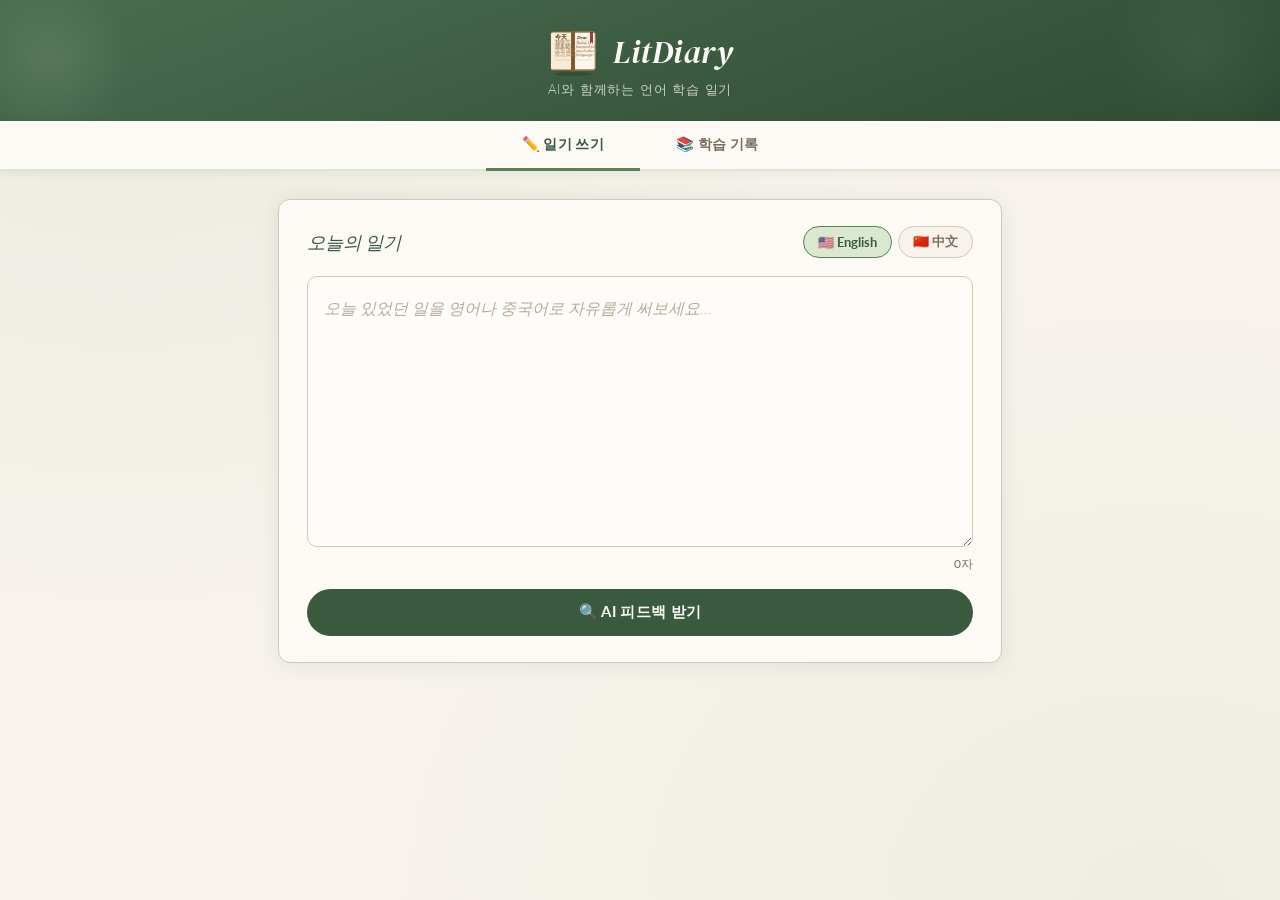
==== templates/index.html @ acb15691 "Initial commit - LitDiary" ====
<!DOCTYPE html>
<html lang="ko">
<head>
  <meta charset="UTF-8" />
  <meta name="viewport" content="width=device-width, initial-scale=1.0" />
  <title>LitDiary — AI 언어 학습 일기</title>
  <link rel="stylesheet" href="/static/style.css" />
</head>
<body>

  <!-- ── 헤더 ── -->
  <header class="header">
    <div class="header-inner">
      <div class="logo">
        <span class="logo-icon">
          <svg width="52" height="48" viewBox="0 0 52 48" fill="none" xmlns="http://www.w3.org/2000/svg" aria-hidden="true">
            <!-- Book shadow -->
            <ellipse cx="26" cy="46" rx="18" ry="2.5" fill="rgba(0,0,0,0.15)"/>
            <!-- Left page (back cover spine area) -->
            <path d="M4 6 Q4 4 6 4 L25 4 L25 42 L6 42 Q4 42 4 40 Z" fill="#C4955A" stroke="#8B6030" stroke-width="1"/>
            <!-- Right page (front) -->
            <path d="M27 4 L46 4 Q48 4 48 6 L48 40 Q48 42 46 42 L27 42 Z" fill="#FBF6EC" stroke="#C9A87A" stroke-width="1"/>
            <!-- Left page (inner) -->
            <path d="M6 4 L25 4 L25 42 L6 42 Q4 42 4 40 L4 6 Q4 4 6 4Z" fill="#F5EDD8" stroke="none"/>
            <!-- Spine / center binding -->
            <rect x="24" y="3" width="4" height="41" rx="1" fill="#8B6030"/>
            <line x1="26" y1="3" x2="26" y2="44" stroke="#6B4820" stroke-width="0.8"/>
            <!-- Book top/bottom edge lines -->
            <line x1="4" y1="4" x2="48" y2="4" stroke="#8B6030" stroke-width="1.2"/>
            <line x1="4" y1="42" x2="48" y2="42" stroke="#8B6030" stroke-width="1.2"/>

            <!-- Left page ruled lines -->
            <line x1="7" y1="12" x2="23" y2="12" stroke="#C9A87A" stroke-width="0.6" opacity="0.6"/>
            <line x1="7" y1="16" x2="23" y2="16" stroke="#C9A87A" stroke-width="0.6" opacity="0.6"/>
            <line x1="7" y1="20" x2="23" y2="20" stroke="#C9A87A" stroke-width="0.6" opacity="0.6"/>
            <line x1="7" y1="24" x2="23" y2="24" stroke="#C9A87A" stroke-width="0.6" opacity="0.6"/>
            <line x1="7" y1="28" x2="23" y2="28" stroke="#C9A87A" stroke-width="0.6" opacity="0.6"/>
            <line x1="7" y1="32" x2="23" y2="32" stroke="#C9A87A" stroke-width="0.6" opacity="0.6"/>

            <!-- Right page ruled lines -->
            <line x1="29" y1="12" x2="45" y2="12" stroke="#C9A87A" stroke-width="0.6" opacity="0.5"/>
            <line x1="29" y1="16" x2="45" y2="16" stroke="#C9A87A" stroke-width="0.6" opacity="0.5"/>
            <line x1="29" y1="20" x2="45" y2="20" stroke="#C9A87A" stroke-width="0.6" opacity="0.5"/>
            <line x1="29" y1="24" x2="45" y2="24" stroke="#C9A87A" stroke-width="0.6" opacity="0.5"/>
            <line x1="29" y1="28" x2="45" y2="28" stroke="#C9A87A" stroke-width="0.6" opacity="0.5"/>
            <line x1="29" y1="32" x2="45" y2="32" stroke="#C9A87A" stroke-width="0.6" opacity="0.5"/>

            <!-- Left page: Chinese text -->
            <text x="8" y="11" font-size="5.5" fill="#5C2A0E" font-family="serif" font-weight="bold">今天</text>
            <text x="8" y="15.5" font-size="5" fill="#7A6035" font-family="serif">我学习了</text>
            <text x="8" y="19.5" font-size="5" fill="#7A6035" font-family="serif">很多新词</text>
            <text x="8" y="23.5" font-size="4.5" fill="#9B7A50" font-family="serif">汉字 语言</text>
            <text x="8" y="27.5" font-size="4.5" fill="#9B7A50" font-family="serif">学习 日记</text>

            <!-- Right page: English text -->
            <text x="30" y="11" font-size="5" fill="#5C2A0E" font-family="serif" font-style="italic" font-weight="bold">Dear</text>
            <text x="29" y="15.5" font-size="4.5" fill="#7A6035" font-family="serif" font-style="italic">Today I</text>
            <text x="29" y="19.5" font-size="4.5" fill="#7A6035" font-family="serif" font-style="italic">learned so</text>
            <text x="29" y="23.5" font-size="4.5" fill="#9B7A50" font-family="serif" font-style="italic">much about</text>
            <text x="29" y="27.5" font-size="4.5" fill="#9B7A50" font-family="serif" font-style="italic">language...</text>

            <!-- Bookmark ribbon -->
            <polygon points="43,4 46,4 46,16 44.5,14 43,16" fill="#8B2020" opacity="0.85"/>
          </svg>
        </span>
        <span class="logo-text">LitDiary</span>
      </div>
      <p class="logo-sub">AI와 함께하는 언어 학습 일기</p>
    </div>
  </header>

  <!-- ── 탭 ── -->
  <nav class="tab-nav">
    <button class="tab-btn active" data-tab="write">✏️ 일기 쓰기</button>
    <button class="tab-btn" data-tab="history">📚 학습 기록</button>
  </nav>

  <main class="main">

    <!-- ════════════════════════════════════════
         TAB: 일기 쓰기
    ════════════════════════════════════════ -->
    <section id="tab-write" class="tab-content active">

      <!-- 입력 카드 -->
      <div class="card write-card">
        <div class="card-header">
          <h2>오늘의 일기</h2>
          <div class="lang-selector">
            <button class="lang-btn active" data-lang="english">🇺🇸 English</button>
            <button class="lang-btn" data-lang="chinese">🇨🇳 中文</button>
          </div>
        </div>

        <textarea
          id="diary-input"
          class="diary-textarea"
          placeholder="오늘 있었던 일을 영어나 중국어로 자유롭게 써보세요..."
          rows="8"
        ></textarea>

        <div class="char-count"><span id="char-count">0</span>자</div>

        <button id="analyze-btn" class="btn btn-primary">
          <span class="btn-text">🔍 AI 피드백 받기</span>
          <span class="btn-loading hidden">분석 중...</span>
        </button>
      </div>

      <!-- 피드백 영역 (분석 후 표시) -->
      <div id="feedback-section" class="hidden">

        <!-- 점수 & 레벨 -->
        <div class="card score-card">
          <div class="score-wrap">
            <div class="score-circle">
              <span id="score-value">0</span>
              <small>/ 100</small>
            </div>
            <div class="score-info">
              <span id="level-badge" class="badge">--</span>
              <p id="overall-feedback" class="overall-feedback"></p>
            </div>
          </div>
        </div>

        <!-- 교정 텍스트 -->
        <div class="card">
          <h3 class="section-title">✅ 교정된 문장</h3>
          <div id="corrected-text" class="corrected-text"></div>
        </div>

        <!-- 오류 목록 -->
        <div id="errors-card" class="card hidden">
          <h3 class="section-title">🔴 발견된 오류</h3>
          <ul id="errors-list" class="errors-list"></ul>
        </div>

        <!-- 빈칸 채우기 퀴즈 -->
        <div id="quiz-card" class="card hidden">
          <h3 class="section-title">🧩 빈칸 채우기 퀴즈</h3>
          <p class="section-desc">틀린 부분을 기반으로 만든 연습 문제예요.</p>
          <div id="quiz-list" class="quiz-list"></div>
          <button id="check-quiz-btn" class="btn btn-secondary">정답 확인하기</button>
        </div>

        <!-- 관련 단어 -->
        <div id="vocab-card" class="card hidden">
          <h3 class="section-title">📝 관련 단어 학습</h3>
          <p class="section-desc">오늘 일기와 관련된 단어를 익혀보세요.</p>
          <div id="vocab-list" class="vocab-list"></div>
        </div>

        <!-- 저장 버튼 -->
        <div class="save-wrap">
          <button id="save-btn" class="btn btn-save">💾 일기 저장하기</button>
          <span id="save-msg" class="save-msg hidden">✅ 저장되었습니다!</span>
        </div>

      </div>
    </section>

    <!-- ════════════════════════════════════════
         TAB: 학습 기록
    ════════════════════════════════════════ -->
    <section id="tab-history" class="tab-content hidden">
      <div class="card">
        <h2 class="section-title">📚 나의 학습 기록</h2>
        <div id="history-list" class="history-list">
          <p class="empty-msg">저장된 일기가 없습니다.</p>
        </div>
      </div>
    </section>

  </main>

  <script src="/static/script.js"></script>
</body>
</html>
---- static/style.css ----
@import url('https://fonts.googleapis.com/css2?family=DM+Serif+Display:ital@0;1&family=Lato:ital,wght@0,300;0,400;0,700;1,300;1,400&display=swap');

/* ── 리셋 ────────────────────────────────────── */
*, *::before, *::after { box-sizing: border-box; margin: 0; padding: 0; }

:root {
  --green-dk:   #3A5A40;
  --green-md:   #588157;
  --green-lt:   #A3B899;
  --green-pale: #DAE8D0;
  --cream:      #F7F3EC;
  --warm-white: #FDFAF5;
  --sand:       #E8DFD0;
  --brown:      #7C5C3E;
  --brown-lt:   #B09070;
  --text:       #2E2820;
  --muted:      #7A6E62;
  --border:     #D4C8B4;
  --terracotta: #C17A5A;
  --radius:     12px;
  --shadow:     0 2px 20px rgba(58,90,64,.10);
}

body {
  font-family: 'Lato', 'Helvetica Neue', sans-serif;
  background: var(--cream);
  background-image:
    radial-gradient(ellipse at 10% 0%, rgba(88,129,87,.08) 0%, transparent 50%),
    radial-gradient(ellipse at 90% 100%, rgba(163,184,153,.10) 0%, transparent 50%);
  color: var(--text);
  min-height: 100vh;
  font-size: 16px;
  font-weight: 400;
}

/* ── 헤더 ─────────────────────────────────────── */
.header {
  background: var(--green-dk);
  background-image: linear-gradient(160deg, #4A6E50 0%, #2E4A34 100%);
  color: var(--warm-white);
  padding: 28px 0 22px;
  text-align: center;
  position: relative;
  overflow: hidden;
}
/* 잎사귀 장식 */
.header::before {
  content: '';
  position: absolute;
  left: -30px; top: -20px;
  width: 160px; height: 160px;
  background: radial-gradient(ellipse, rgba(163,184,153,.18) 0%, transparent 70%);
  border-radius: 50%;
  pointer-events: none;
}
.header::after {
  content: '';
  position: absolute;
  right: -20px; bottom: -30px;
  width: 200px; height: 200px;
  background: radial-gradient(ellipse, rgba(88,129,87,.20) 0%, transparent 65%);
  border-radius: 50%;
  pointer-events: none;
}

.logo { display: flex; align-items: center; justify-content: center; gap: 14px; position: relative; z-index: 1; }
.logo-icon { line-height: 1; }
.logo-icon svg { display: block; }
.logo-text {
  font-family: 'DM Serif Display', Georgia, serif;
  font-size: 2rem;
  font-style: italic;
  letter-spacing: 0.5px;
  color: #FDFAF5;
}
.logo-sub {
  font-size: 0.82rem;
  font-weight: 300;
  opacity: .75;
  margin-top: 5px;
  letter-spacing: 0.8px;
  position: relative; z-index: 1;
}

/* ── 탭 내비 ──────────────────────────────────── */
.tab-nav {
  display: flex;
  justify-content: center;
  gap: 0;
  background: var(--warm-white);
  border-bottom: 2px solid var(--green-pale);
  position: sticky;
  top: 0;
  z-index: 10;
  box-shadow: 0 2px 8px rgba(58,90,64,.07);
}
.tab-btn {
  padding: 14px 36px;
  border: none;
  background: transparent;
  font-family: 'Lato', sans-serif;
  font-size: 0.9rem;
  font-weight: 700;
  cursor: pointer;
  color: var(--muted);
  transition: all .2s;
  letter-spacing: 0.3px;
  border-bottom: 3px solid transparent;
  margin-bottom: -2px;
}
.tab-btn:hover { color: var(--green-md); background: rgba(88,129,87,.05); }
.tab-btn.active {
  color: var(--green-dk);
  border-bottom-color: var(--green-md);
}

/* ── 메인 레이아웃 ────────────────────────────── */
.main {
  max-width: 760px;
  margin: 0 auto;
  padding: 28px 18px 80px;
}
.tab-content { display: none; }
.tab-content.active { display: block; }

/* ── 카드 ─────────────────────────────────────── */
.card {
  background: var(--warm-white);
  border-radius: var(--radius);
  box-shadow: var(--shadow);
  padding: 26px 28px;
  margin-bottom: 20px;
  border: 1px solid var(--border);
}
.card-header {
  display: flex;
  align-items: center;
  justify-content: space-between;
  margin-bottom: 18px;
}
.card-header h2 {
  font-family: 'DM Serif Display', Georgia, serif;
  font-size: 1.15rem;
  font-style: italic;
  color: var(--green-dk);
  font-weight: 400;
}

/* ── 언어 선택 ────────────────────────────────── */
.lang-selector { display: flex; gap: 6px; }
.lang-btn {
  padding: 6px 14px;
  border: 1.5px solid var(--border);
  border-radius: 20px;
  background: var(--cream);
  font-family: 'Lato', sans-serif;
  font-size: 0.82rem;
  font-weight: 700;
  cursor: pointer;
  color: var(--muted);
  transition: all .2s;
}
.lang-btn.active {
  border-color: var(--green-md);
  color: var(--green-dk);
  background: var(--green-pale);
}

/* ── 텍스트에리어 ─────────────────────────────── */
.diary-textarea {
  width: 100%;
  border: 1.5px solid var(--border);
  border-radius: 10px;
  padding: 16px;
  font-family: 'Lato', sans-serif;
  font-size: 1rem;
  line-height: 1.85;
  resize: vertical;
  color: var(--text);
  background: #FEFCF8;
  transition: border-color .2s;
  min-height: 200px;
}
.diary-textarea::placeholder { color: #B8AA98; font-style: italic; font-weight: 300; }
.diary-textarea:focus {
  outline: none;
  border-color: var(--green-md);
  box-shadow: 0 0 0 3px rgba(88,129,87,.10);
}
.char-count { text-align: right; font-size: 0.78rem; color: var(--muted); margin-top: 6px; }

/* ── 버튼 ─────────────────────────────────────── */
.btn {
  display: inline-flex;
  align-items: center;
  justify-content: center;
  gap: 8px;
  padding: 13px 28px;
  border-radius: 30px;
  font-family: 'Lato', sans-serif;
  font-size: 0.95rem;
  font-weight: 700;
  border: none;
  cursor: pointer;
  transition: all .22s;
  width: 100%;
  margin-top: 16px;
  letter-spacing: 0.3px;
}
.btn-primary {
  background: var(--green-dk);
  color: #FDFAF5;
}
.btn-primary:hover {
  background: var(--green-md);
  transform: translateY(-1px);
  box-shadow: 0 6px 16px rgba(58,90,64,.25);
}
.btn-primary:disabled { opacity: .55; cursor: not-allowed; transform: none; }

.btn-secondary {
  background: var(--sand);
  color: var(--text);
  width: auto;
  margin-top: 16px;
  border-radius: 20px;
}
.btn-secondary:hover { background: #DDD0BC; }

.btn-save {
  background: var(--terracotta);
  color: #FDFAF5;
}
.btn-save:hover { background: #A86848; transform: translateY(-1px); }

/* ── 점수 카드 ────────────────────────────────── */
.score-card {
  background: linear-gradient(135deg, #EDF4E8 0%, #F5EEE5 100%);
}
.score-wrap { display: flex; align-items: center; gap: 24px; }
.score-circle {
  width: 90px; height: 90px;
  border-radius: 50%;
  background: var(--green-dk);
  background-image: linear-gradient(135deg, #588157, #2E4A34);
  color: #FDFAF5;
  display: flex;
  flex-direction: column;
  align-items: center;
  justify-content: center;
  flex-shrink: 0;
  box-shadow: 0 4px 16px rgba(58,90,64,.30);
}
.score-circle span { font-family: 'DM Serif Display', Georgia, serif; font-size: 2rem; line-height: 1; }
.score-circle small { font-size: 0.68rem; opacity: .75; }
.score-info { flex: 1; }
.overall-feedback { font-size: 0.92rem; color: var(--text); line-height: 1.7; margin-top: 8px; }

/* ── 배지 ─────────────────────────────────────── */
.badge {
  display: inline-block;
  padding: 4px 13px;
  border-radius: 20px;
  font-size: 0.72rem;
  font-weight: 700;
  text-transform: uppercase;
  letter-spacing: 0.8px;
}
.badge-beginner     { background: var(--green-pale); color: var(--green-dk); }
.badge-intermediate { background: #F5E8D0; color: #7C4A10; }
.badge-advanced     { background: #E8E0F0; color: #4A2878; }

/* ── 섹션 제목 ────────────────────────────────── */
.section-title {
  font-family: 'DM Serif Display', Georgia, serif;
  font-size: 1.05rem;
  font-weight: 400;
  font-style: italic;
  margin-bottom: 14px;
  color: var(--green-dk);
}
.section-desc { font-size: 0.85rem; color: var(--muted); margin-bottom: 16px; margin-top: -8px; }

/* ── 교정 텍스트 ──────────────────────────────── */
.corrected-text {
  font-size: 1rem;
  line-height: 1.85;
  color: var(--text);
  background: #FEFCF8;
  border: 1.5px solid var(--border);
  border-radius: 10px;
  padding: 16px 18px;
  white-space: pre-wrap;
}
.corrected-text mark {
  background: #F0E8C0;
  border-radius: 3px;
  padding: 1px 3px;
}

/* ── 오류 목록 ────────────────────────────────── */
.errors-list { list-style: none; display: flex; flex-direction: column; gap: 10px; }
.error-item {
  border-left: 3px solid #C17A7A;
  padding: 10px 14px;
  background: #FAF2F2;
  border-radius: 0 10px 10px 0;
}
.error-item.vocabulary { border-left-color: var(--terracotta); background: #FAF0E8; }
.error-item.spelling   { border-left-color: #7A6AAA; background: #F2F0FA; }
.error-top { display: flex; align-items: center; gap: 10px; margin-bottom: 4px; }
.error-original  { text-decoration: line-through; color: #A04040; font-weight: 700; }
.arrow { color: var(--muted); }
.error-corrected { color: var(--green-dk); font-weight: 700; }
.error-type {
  font-size: 0.68rem; font-weight: 700; padding: 2px 8px; border-radius: 10px;
  background: rgba(0,0,0,.06); color: var(--muted); margin-left: auto;
  text-transform: uppercase; letter-spacing: .4px;
}
.error-explanation { font-size: 0.86rem; color: var(--muted); }

/* ── 퀴즈 ─────────────────────────────────────── */
.quiz-list { display: flex; flex-direction: column; gap: 14px; }
.quiz-item {
  background: #FEFCF8;
  border-radius: 10px;
  padding: 16px;
  border: 1.5px solid var(--border);
}
.quiz-number { font-size: 0.72rem; font-weight: 700; color: var(--green-md); margin-bottom: 6px; text-transform: uppercase; letter-spacing: 1px; }
.quiz-sentence { font-size: 0.98rem; line-height: 1.7; margin-bottom: 10px; }
.quiz-input-wrap { display: flex; align-items: center; gap: 8px; }
.quiz-input {
  flex: 1; padding: 8px 12px;
  border: 1.5px solid var(--border); border-radius: 8px;
  font-family: 'Lato', sans-serif; font-size: 0.95rem;
  background: var(--cream);
}
.quiz-input:focus { outline: none; border-color: var(--green-md); }
.quiz-input.correct { border-color: var(--green-md); background: #EDF4E8; }
.quiz-input.wrong   { border-color: #C17A7A; background: #FAF2F2; }
.quiz-hint { font-size: 0.78rem; color: var(--muted); margin-top: 6px; }
.quiz-result { font-size: 0.85rem; margin-top: 6px; font-weight: 700; display: none; }
.quiz-result.show { display: block; }
.quiz-result.correct { color: var(--green-dk); }
.quiz-result.wrong   { color: #A04040; }

/* ── 단어 카드 ────────────────────────────────── */
.vocab-list { display: grid; grid-template-columns: 1fr 1fr; gap: 14px; }
@media (max-width: 500px) { .vocab-list { grid-template-columns: 1fr; } }

.vocab-item {
  background: #FEFCF8;
  border-radius: 10px;
  padding: 16px;
  border: 1.5px solid var(--border);
  transition: box-shadow .2s, transform .2s;
}
.vocab-item:hover { box-shadow: 0 6px 18px rgba(58,90,64,.12); transform: translateY(-2px); }
.vocab-word { font-family: 'DM Serif Display', Georgia, serif; font-size: 1.15rem; font-style: italic; color: var(--green-dk); }
.vocab-meaning { font-size: 0.83rem; color: var(--muted); margin-top: 3px; }
.vocab-example { font-size: 0.86rem; color: var(--text); margin-top: 10px; line-height: 1.6; font-style: italic; }
.vocab-related { display: flex; flex-wrap: wrap; gap: 5px; margin-top: 10px; }
.vocab-tag {
  font-size: 0.72rem; padding: 3px 10px;
  background: var(--green-pale); color: var(--green-dk);
  border-radius: 12px; font-weight: 700;
}

/* ── 저장 ─────────────────────────────────────── */
.save-wrap { display: flex; align-items: center; gap: 14px; }
.save-msg { font-size: 0.9rem; color: var(--green-md); font-weight: 700; }

/* ── 히스토리 ─────────────────────────────────── */
.history-list { display: flex; flex-direction: column; gap: 12px; }
.history-item {
  border: 1.5px solid var(--border);
  border-radius: var(--radius);
  padding: 14px 18px;
  background: var(--warm-white);
  cursor: pointer;
  transition: all .2s;
}
.history-item:hover { border-color: var(--green-lt); box-shadow: 0 3px 12px rgba(58,90,64,.10); }
.history-top { display: flex; justify-content: space-between; align-items: center; margin-bottom: 6px; }
.history-date { font-size: 0.78rem; color: var(--muted); }
.history-lang {
  font-size: 0.72rem; font-weight: 700; color: var(--green-dk);
  background: var(--green-pale); padding: 2px 10px; border-radius: 12px;
}
.history-preview { font-size: 0.92rem; color: var(--text); white-space: nowrap; overflow: hidden; text-overflow: ellipsis; }
.history-score { font-size: 0.78rem; color: var(--muted); margin-top: 5px; }

/* ── 모달 ─────────────────────────────────────── */
.modal-overlay {
  position: fixed; inset: 0; background: rgba(30,25,20,.45);
  display: flex; align-items: center; justify-content: center;
  z-index: 100; padding: 16px;
}
.modal {
  background: var(--warm-white); border-radius: var(--radius);
  width: 100%; max-width: 600px; max-height: 85vh;
  overflow-y: auto; padding: 28px 30px;
  box-shadow: 0 20px 50px rgba(30,25,20,.25);
  border: 1px solid var(--border);
}
.modal-header { display: flex; justify-content: space-between; align-items: center; margin-bottom: 18px; }
.modal-close { background: none; border: none; font-size: 1.4rem; cursor: pointer; color: var(--muted); }
.modal-close:hover { color: var(--text); }

/* ── 유틸 ─────────────────────────────────────── */
.hidden { display: none !important; }
.empty-msg { text-align: center; color: var(--muted); padding: 40px 0; font-size: 0.92rem; }

/* ── 스피너 ───────────────────────────────────── */
.spinner {
  display: inline-block; width: 16px; height: 16px;
  border: 2px solid rgba(253,250,245,.35);
  border-top-color: #FDFAF5;
  border-radius: 50%;
  animation: spin .7s linear infinite;
  margin-right: 6px;
}
@keyframes spin { to { transform: rotate(360deg); } }
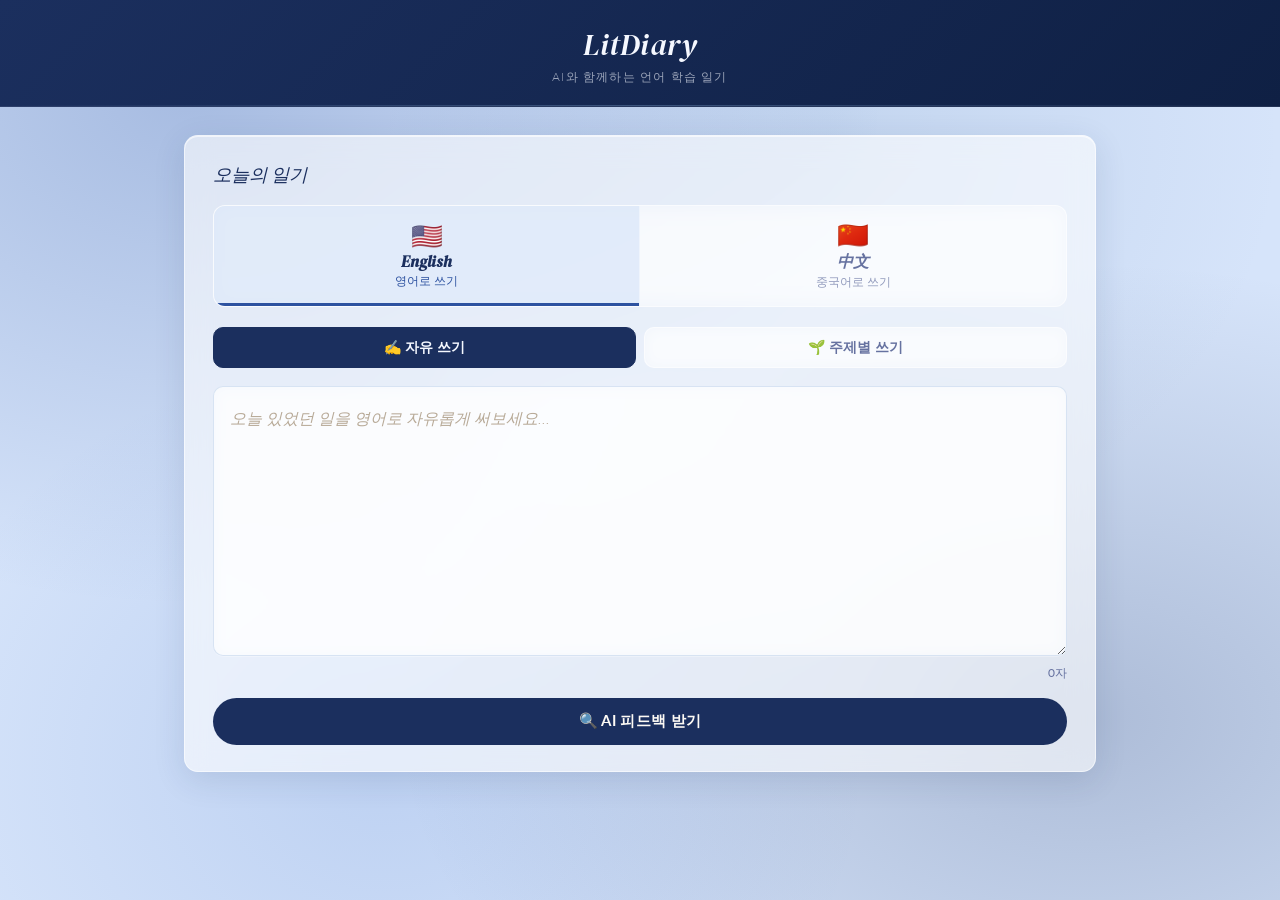
==== commit 284c4934: "UI 리디자인 + 언어/모드 선택 + LocalStorage 저장 - 남색(Navy) 컬러 테마 + Glassmorphism 디자인 적용 - 언어 선택 버튼(영어/중국어) 분리 및" ====
--- a/templates/index.html
+++ b/templates/index.html
@@ -12,90 +12,56 @@
   <header class="header">
     <div class="header-inner">
       <div class="logo">
-        <span class="logo-icon">
-          <svg width="52" height="48" viewBox="0 0 52 48" fill="none" xmlns="http://www.w3.org/2000/svg" aria-hidden="true">
-            <!-- Book shadow -->
-            <ellipse cx="26" cy="46" rx="18" ry="2.5" fill="rgba(0,0,0,0.15)"/>
-            <!-- Left page (back cover spine area) -->
-            <path d="M4 6 Q4 4 6 4 L25 4 L25 42 L6 42 Q4 42 4 40 Z" fill="#C4955A" stroke="#8B6030" stroke-width="1"/>
-            <!-- Right page (front) -->
-            <path d="M27 4 L46 4 Q48 4 48 6 L48 40 Q48 42 46 42 L27 42 Z" fill="#FBF6EC" stroke="#C9A87A" stroke-width="1"/>
-            <!-- Left page (inner) -->
-            <path d="M6 4 L25 4 L25 42 L6 42 Q4 42 4 40 L4 6 Q4 4 6 4Z" fill="#F5EDD8" stroke="none"/>
-            <!-- Spine / center binding -->
-            <rect x="24" y="3" width="4" height="41" rx="1" fill="#8B6030"/>
-            <line x1="26" y1="3" x2="26" y2="44" stroke="#6B4820" stroke-width="0.8"/>
-            <!-- Book top/bottom edge lines -->
-            <line x1="4" y1="4" x2="48" y2="4" stroke="#8B6030" stroke-width="1.2"/>
-            <line x1="4" y1="42" x2="48" y2="42" stroke="#8B6030" stroke-width="1.2"/>
-
-            <!-- Left page ruled lines -->
-            <line x1="7" y1="12" x2="23" y2="12" stroke="#C9A87A" stroke-width="0.6" opacity="0.6"/>
-            <line x1="7" y1="16" x2="23" y2="16" stroke="#C9A87A" stroke-width="0.6" opacity="0.6"/>
-            <line x1="7" y1="20" x2="23" y2="20" stroke="#C9A87A" stroke-width="0.6" opacity="0.6"/>
-            <line x1="7" y1="24" x2="23" y2="24" stroke="#C9A87A" stroke-width="0.6" opacity="0.6"/>
-            <line x1="7" y1="28" x2="23" y2="28" stroke="#C9A87A" stroke-width="0.6" opacity="0.6"/>
-            <line x1="7" y1="32" x2="23" y2="32" stroke="#C9A87A" stroke-width="0.6" opacity="0.6"/>
-
-            <!-- Right page ruled lines -->
-            <line x1="29" y1="12" x2="45" y2="12" stroke="#C9A87A" stroke-width="0.6" opacity="0.5"/>
-            <line x1="29" y1="16" x2="45" y2="16" stroke="#C9A87A" stroke-width="0.6" opacity="0.5"/>
-            <line x1="29" y1="20" x2="45" y2="20" stroke="#C9A87A" stroke-width="0.6" opacity="0.5"/>
-            <line x1="29" y1="24" x2="45" y2="24" stroke="#C9A87A" stroke-width="0.6" opacity="0.5"/>
-            <line x1="29" y1="28" x2="45" y2="28" stroke="#C9A87A" stroke-width="0.6" opacity="0.5"/>
-            <line x1="29" y1="32" x2="45" y2="32" stroke="#C9A87A" stroke-width="0.6" opacity="0.5"/>
-
-            <!-- Left page: Chinese text -->
-            <text x="8" y="11" font-size="5.5" fill="#5C2A0E" font-family="serif" font-weight="bold">今天</text>
-            <text x="8" y="15.5" font-size="5" fill="#7A6035" font-family="serif">我学习了</text>
-            <text x="8" y="19.5" font-size="5" fill="#7A6035" font-family="serif">很多新词</text>
-            <text x="8" y="23.5" font-size="4.5" fill="#9B7A50" font-family="serif">汉字 语言</text>
-            <text x="8" y="27.5" font-size="4.5" fill="#9B7A50" font-family="serif">学习 日记</text>
-
-            <!-- Right page: English text -->
-            <text x="30" y="11" font-size="5" fill="#5C2A0E" font-family="serif" font-style="italic" font-weight="bold">Dear</text>
-            <text x="29" y="15.5" font-size="4.5" fill="#7A6035" font-family="serif" font-style="italic">Today I</text>
-            <text x="29" y="19.5" font-size="4.5" fill="#7A6035" font-family="serif" font-style="italic">learned so</text>
-            <text x="29" y="23.5" font-size="4.5" fill="#9B7A50" font-family="serif" font-style="italic">much about</text>
-            <text x="29" y="27.5" font-size="4.5" fill="#9B7A50" font-family="serif" font-style="italic">language...</text>
-
-            <!-- Bookmark ribbon -->
-            <polygon points="43,4 46,4 46,16 44.5,14 43,16" fill="#8B2020" opacity="0.85"/>
-          </svg>
-        </span>
         <span class="logo-text">LitDiary</span>
       </div>
       <p class="logo-sub">AI와 함께하는 언어 학습 일기</p>
     </div>
   </header>
 
-  <!-- ── 탭 ── -->
-  <nav class="tab-nav">
-    <button class="tab-btn active" data-tab="write">✏️ 일기 쓰기</button>
-    <button class="tab-btn" data-tab="history">📚 학습 기록</button>
-  </nav>
-
   <main class="main">
 
-    <!-- ════════════════════════════════════════
-         TAB: 일기 쓰기
-    ════════════════════════════════════════ -->
-    <section id="tab-write" class="tab-content active">
+    <section>
 
       <!-- 입력 카드 -->
       <div class="card write-card">
         <div class="card-header">
           <h2>오늘의 일기</h2>
-          <div class="lang-selector">
-            <button class="lang-btn active" data-lang="english">🇺🇸 English</button>
-            <button class="lang-btn" data-lang="chinese">🇨🇳 中文</button>
+        </div>
+
+        <div class="lang-switcher">
+          <button class="lang-btn active" data-lang="english">
+            <span class="lang-flag">🇺🇸</span>
+            <span class="lang-label">English</span>
+            <span class="lang-sub">영어로 쓰기</span>
+          </button>
+          <button class="lang-btn" data-lang="chinese">
+            <span class="lang-flag">🇨🇳</span>
+            <span class="lang-label">中文</span>
+            <span class="lang-sub">중국어로 쓰기</span>
+          </button>
+        </div>
+
+        <!-- 모드 선택 -->
+        <div class="mode-switcher">
+          <button class="mode-btn active" data-mode="free">✍️ 자유 쓰기</button>
+          <button class="mode-btn" data-mode="beginner">🌱 주제별 쓰기</button>
+        </div>
+
+        <!-- 초보 모드: 주제 선택 + 힌트 -->
+        <div id="beginner-section" class="hidden">
+          <p class="topic-guide">주제를 골라보세요</p>
+          <div id="topic-grid" class="topic-grid"></div>
+          <div id="hint-section" class="hint-section hidden">
+            <p class="hint-label">💡 단어를 클릭하면 입력창에 추가돼요</p>
+            <div id="hint-words" class="hint-words"></div>
           </div>
+          <p class="sentence-guide">3문장 정도 써보세요 ✨</p>
         </div>
 
         <textarea
           id="diary-input"
           class="diary-textarea"
-          placeholder="오늘 있었던 일을 영어나 중국어로 자유롭게 써보세요..."
+          placeholder="오늘 있었던 일을 영어로 자유롭게 써보세요..."
           rows="8"
         ></textarea>
 
@@ -160,18 +126,6 @@
       </div>
     </section>
 
-    <!-- ════════════════════════════════════════
-         TAB: 학습 기록
-    ════════════════════════════════════════ -->
-    <section id="tab-history" class="tab-content hidden">
-      <div class="card">
-        <h2 class="section-title">📚 나의 학습 기록</h2>
-        <div id="history-list" class="history-list">
-          <p class="empty-msg">저장된 일기가 없습니다.</p>
-        </div>
-      </div>
-    </section>
-
   </main>
 
   <script src="/static/script.js"></script>
--- a/static/style.css
+++ b/static/style.css
@@ -4,29 +4,35 @@
 *, *::before, *::after { box-sizing: border-box; margin: 0; padding: 0; }
 
 :root {
-  --green-dk:   #3A5A40;
-  --green-md:   #588157;
-  --green-lt:   #A3B899;
-  --green-pale: #DAE8D0;
-  --cream:      #F7F3EC;
-  --warm-white: #FDFAF5;
-  --sand:       #E8DFD0;
-  --brown:      #7C5C3E;
-  --brown-lt:   #B09070;
-  --text:       #2E2820;
-  --muted:      #7A6E62;
-  --border:     #D4C8B4;
+  --green-dk:   #1B2F5E;
+  --green-md:   #2D52A0;
+  --green-lt:   #7A9CC5;
+  --green-pale: #D6E4F7;
+  --cream:      #E8F0FF;
+  --warm-white: #F5F8FF;
+  --sand:       #DDE8F5;
+  --brown:      #4A6080;
+  --brown-lt:   #8AAAC8;
+  --text:       #1A2240;
+  --muted:      #6672A0;
+  --border:     rgba(194,212,236,.70);
   --terracotta: #C17A5A;
-  --radius:     12px;
-  --shadow:     0 2px 20px rgba(58,90,64,.10);
+  --radius:     14px;
+  --shadow:     0 8px 32px rgba(27,47,94,.12), inset 0 1px 0 rgba(255,255,255,.60);
+  --glass-bg:   rgba(255,255,255,.60);
+  --glass-blur: blur(14px);
+  --glass-border: 1px solid rgba(255,255,255,.55);
 }
 
 body {
   font-family: 'Lato', 'Helvetica Neue', sans-serif;
-  background: var(--cream);
+  background: #D6E4FA;
   background-image:
-    radial-gradient(ellipse at 10% 0%, rgba(88,129,87,.08) 0%, transparent 50%),
-    radial-gradient(ellipse at 90% 100%, rgba(163,184,153,.10) 0%, transparent 50%);
+    radial-gradient(ellipse at 15% 10%, rgba(43,82,161,.28) 0%, transparent 45%),
+    radial-gradient(ellipse at 85% 80%, rgba(27,47,94,.22) 0%, transparent 45%),
+    radial-gradient(ellipse at 65% 15%, rgba(122,156,197,.20) 0%, transparent 38%),
+    radial-gradient(ellipse at 30% 85%, rgba(60,110,200,.16) 0%, transparent 38%);
+  background-attachment: fixed;
   color: var(--text);
   min-height: 100vh;
   font-size: 16px;
@@ -35,102 +41,57 @@
 
 /* ── 헤더 ─────────────────────────────────────── */
 .header {
-  background: var(--green-dk);
-  background-image: linear-gradient(160deg, #4A6E50 0%, #2E4A34 100%);
+  background: linear-gradient(135deg, #1B2F5E 0%, #0F2044 100%);
   color: var(--warm-white);
-  padding: 28px 0 22px;
+  padding: 24px 0 20px;
   text-align: center;
   position: relative;
   overflow: hidden;
-}
-/* 잎사귀 장식 */
-.header::before {
-  content: '';
-  position: absolute;
-  left: -30px; top: -20px;
-  width: 160px; height: 160px;
-  background: radial-gradient(ellipse, rgba(163,184,153,.18) 0%, transparent 70%);
-  border-radius: 50%;
-  pointer-events: none;
+  border-bottom: 1px solid rgba(255,255,255,.08);
 }
 .header::after {
   content: '';
   position: absolute;
-  right: -20px; bottom: -30px;
-  width: 200px; height: 200px;
-  background: radial-gradient(ellipse, rgba(88,129,87,.20) 0%, transparent 65%);
-  border-radius: 50%;
-  pointer-events: none;
-}
-
-.logo { display: flex; align-items: center; justify-content: center; gap: 14px; position: relative; z-index: 1; }
-.logo-icon { line-height: 1; }
-.logo-icon svg { display: block; }
+  bottom: 0; left: 0; right: 0;
+  height: 1px;
+  background: linear-gradient(90deg, transparent, rgba(122,156,197,.4), transparent);
+}
+
+.logo { display: flex; align-items: center; justify-content: center; gap: 10px; }
 .logo-text {
   font-family: 'DM Serif Display', Georgia, serif;
-  font-size: 2rem;
+  font-size: 1.9rem;
   font-style: italic;
   letter-spacing: 0.5px;
-  color: #FDFAF5;
-}
+  color: var(--warm-white);
+}
+.header-inner { position: relative; z-index: 1; }
 .logo-sub {
-  font-size: 0.82rem;
+  font-size: 0.78rem;
   font-weight: 300;
-  opacity: .75;
-  margin-top: 5px;
-  letter-spacing: 0.8px;
-  position: relative; z-index: 1;
-}
-
-/* ── 탭 내비 ──────────────────────────────────── */
-.tab-nav {
-  display: flex;
-  justify-content: center;
-  gap: 0;
-  background: var(--warm-white);
-  border-bottom: 2px solid var(--green-pale);
-  position: sticky;
-  top: 0;
-  z-index: 10;
-  box-shadow: 0 2px 8px rgba(58,90,64,.07);
-}
-.tab-btn {
-  padding: 14px 36px;
-  border: none;
-  background: transparent;
-  font-family: 'Lato', sans-serif;
-  font-size: 0.9rem;
-  font-weight: 700;
-  cursor: pointer;
-  color: var(--muted);
-  transition: all .2s;
-  letter-spacing: 0.3px;
-  border-bottom: 3px solid transparent;
-  margin-bottom: -2px;
-}
-.tab-btn:hover { color: var(--green-md); background: rgba(88,129,87,.05); }
-.tab-btn.active {
-  color: var(--green-dk);
-  border-bottom-color: var(--green-md);
+  opacity: .60;
+  margin-top: 4px;
+  letter-spacing: 1.2px;
+  text-transform: uppercase;
 }
 
 /* ── 메인 레이아웃 ────────────────────────────── */
 .main {
-  max-width: 760px;
+  max-width: 960px;
   margin: 0 auto;
-  padding: 28px 18px 80px;
-}
-.tab-content { display: none; }
-.tab-content.active { display: block; }
+  padding: 28px 24px 80px;
+}
 
 /* ── 카드 ─────────────────────────────────────── */
 .card {
-  background: var(--warm-white);
+  background: var(--glass-bg);
+  backdrop-filter: var(--glass-blur);
+  -webkit-backdrop-filter: var(--glass-blur);
   border-radius: var(--radius);
   box-shadow: var(--shadow);
   padding: 26px 28px;
   margin-bottom: 20px;
-  border: 1px solid var(--border);
+  border: var(--glass-border);
 }
 .card-header {
   display: flex;
@@ -147,29 +108,190 @@
 }
 
 /* ── 언어 선택 ────────────────────────────────── */
-.lang-selector { display: flex; gap: 6px; }
+.lang-switcher {
+  display: grid;
+  grid-template-columns: 1fr 1fr;
+  gap: 0;
+  border: var(--glass-border);
+  border-radius: 12px;
+  overflow: hidden;
+  margin-bottom: 20px;
+  background: rgba(255,255,255,.25);
+  backdrop-filter: blur(10px);
+  -webkit-backdrop-filter: blur(10px);
+}
 .lang-btn {
-  padding: 6px 14px;
-  border: 1.5px solid var(--border);
-  border-radius: 20px;
-  background: var(--cream);
+  display: flex;
+  flex-direction: column;
+  align-items: center;
+  justify-content: center;
+  gap: 2px;
+  padding: 16px 12px;
+  border: none;
+  background: transparent;
   font-family: 'Lato', sans-serif;
-  font-size: 0.82rem;
-  font-weight: 700;
   cursor: pointer;
   color: var(--muted);
   transition: all .2s;
+  border-right: 1px solid rgba(255,255,255,.45);
+  position: relative;
+}
+.lang-btn:last-child { border-right: none; }
+.lang-flag { font-size: 1.6rem; line-height: 1; }
+.lang-label {
+  font-size: 1rem;
+  font-weight: 700;
+  font-family: 'DM Serif Display', Georgia, serif;
+  font-style: italic;
+  color: var(--muted);
+  transition: color .2s;
+}
+.lang-sub {
+  font-size: 0.72rem;
+  color: var(--muted);
+  opacity: .7;
+  transition: color .2s;
 }
 .lang-btn.active {
+  background: rgba(214,228,247,.65);
+  color: var(--green-dk);
+}
+.lang-btn.active .lang-label { color: var(--green-dk); }
+.lang-btn.active .lang-sub { color: var(--green-md); opacity: 1; }
+.lang-btn.active::after {
+  content: '';
+  position: absolute;
+  bottom: 0; left: 0; right: 0;
+  height: 3px;
+  background: var(--green-md);
+  border-radius: 0;
+}
+.lang-btn:hover:not(.active) { background: var(--sand); }
+
+/* ── 모드 선택 ────────────────────────────────── */
+.mode-switcher {
+  display: flex;
+  gap: 8px;
+  margin-bottom: 18px;
+}
+.mode-btn {
+  flex: 1;
+  padding: 10px 16px;
+  border: var(--glass-border);
+  border-radius: 10px;
+  background: rgba(255,255,255,.35);
+  backdrop-filter: blur(8px);
+  -webkit-backdrop-filter: blur(8px);
+  font-family: 'Lato', sans-serif;
+  font-size: 0.88rem;
+  font-weight: 700;
+  cursor: pointer;
+  color: var(--muted);
+  transition: all .2s;
+  letter-spacing: 0.2px;
+}
+.mode-btn:hover:not(.active) { background: rgba(255,255,255,.55); }
+.mode-btn.active {
+  background: var(--green-dk);
+  color: var(--warm-white);
+  border-color: var(--green-dk);
+}
+
+/* ── 주제 선택 (초보 모드) ───────────────────── */
+.topic-guide {
+  font-size: 0.82rem;
+  color: var(--muted);
+  margin-bottom: 10px;
+  font-weight: 700;
+  letter-spacing: 0.3px;
+}
+.topic-grid {
+  display: grid;
+  grid-template-columns: repeat(3, 1fr);
+  gap: 8px;
+  margin-bottom: 14px;
+}
+@media (max-width: 480px) { .topic-grid { grid-template-columns: repeat(2, 1fr); } }
+.topic-card {
+  display: flex;
+  flex-direction: column;
+  align-items: center;
+  gap: 4px;
+  padding: 12px 8px;
+  border: var(--glass-border);
+  border-radius: 10px;
+  background: rgba(255,255,255,.35);
+  backdrop-filter: blur(8px);
+  -webkit-backdrop-filter: blur(8px);
+  cursor: pointer;
+  transition: all .2s;
+  text-align: center;
+}
+.topic-card:hover { background: rgba(255,255,255,.55); border-color: rgba(255,255,255,.70); }
+.topic-card.active {
+  background: rgba(214,228,247,.65);
+  border-color: rgba(122,156,197,.60);
+}
+.topic-emoji { font-size: 1.4rem; line-height: 1; }
+.topic-name {
+  font-size: 0.78rem;
+  font-weight: 700;
+  color: var(--text);
+}
+.topic-card.active .topic-name { color: var(--green-dk); }
+
+/* ── 힌트 단어 ────────────────────────────────── */
+.hint-section {
+  background: rgba(255,255,255,.40);
+  backdrop-filter: blur(8px);
+  -webkit-backdrop-filter: blur(8px);
+  border: var(--glass-border);
+  border-radius: 10px;
+  padding: 12px 14px;
+  margin-bottom: 14px;
+}
+.hint-label {
+  font-size: 0.75rem;
+  color: var(--muted);
+  margin-bottom: 10px;
+  font-weight: 700;
+}
+.hint-words { display: flex; flex-wrap: wrap; gap: 7px; }
+.hint-chip {
+  padding: 5px 13px;
+  background: rgba(255,255,255,.55);
+  border: 1px solid rgba(122,156,197,.50);
+  border-radius: 20px;
+  font-size: 0.85rem;
+  font-weight: 700;
+  color: var(--green-dk);
+  cursor: pointer;
+  transition: all .18s;
+  font-family: 'Lato', sans-serif;
+}
+.hint-chip:hover {
+  background: var(--green-pale);
   border-color: var(--green-md);
-  color: var(--green-dk);
-  background: var(--green-pale);
+  transform: translateY(-1px);
+}
+.hint-chip.used {
+  opacity: .4;
+  text-decoration: line-through;
+  cursor: default;
+  transform: none;
+}
+.sentence-guide {
+  font-size: 0.8rem;
+  color: var(--green-md);
+  font-weight: 700;
+  margin-bottom: 10px;
+  text-align: right;
 }
 
 /* ── 텍스트에리어 ─────────────────────────────── */
 .diary-textarea {
   width: 100%;
-  border: 1.5px solid var(--border);
+  border: 1px solid rgba(194,212,236,.60);
   border-radius: 10px;
   padding: 16px;
   font-family: 'Lato', sans-serif;
@@ -177,15 +299,17 @@
   line-height: 1.85;
   resize: vertical;
   color: var(--text);
-  background: #FEFCF8;
-  transition: border-color .2s;
+  background: rgba(255,255,255,.55);
+  backdrop-filter: blur(8px);
+  -webkit-backdrop-filter: blur(8px);
+  transition: border-color .2s, box-shadow .2s;
   min-height: 200px;
 }
 .diary-textarea::placeholder { color: #B8AA98; font-style: italic; font-weight: 300; }
 .diary-textarea:focus {
   outline: none;
   border-color: var(--green-md);
-  box-shadow: 0 0 0 3px rgba(88,129,87,.10);
+  box-shadow: 0 0 0 3px rgba(43,82,161,.10);
 }
 .char-count { text-align: right; font-size: 0.78rem; color: var(--muted); margin-top: 6px; }
 
@@ -214,7 +338,7 @@
 .btn-primary:hover {
   background: var(--green-md);
   transform: translateY(-1px);
-  box-shadow: 0 6px 16px rgba(58,90,64,.25);
+  box-shadow: 0 6px 16px rgba(27,47,94,.25);
 }
 .btn-primary:disabled { opacity: .55; cursor: not-allowed; transform: none; }
 
@@ -235,21 +359,23 @@
 
 /* ── 점수 카드 ────────────────────────────────── */
 .score-card {
-  background: linear-gradient(135deg, #EDF4E8 0%, #F5EEE5 100%);
+  background: rgba(214,228,247,.50);
+  backdrop-filter: blur(16px);
+  -webkit-backdrop-filter: blur(16px);
 }
 .score-wrap { display: flex; align-items: center; gap: 24px; }
 .score-circle {
   width: 90px; height: 90px;
   border-radius: 50%;
   background: var(--green-dk);
-  background-image: linear-gradient(135deg, #588157, #2E4A34);
-  color: #FDFAF5;
+  background-image: linear-gradient(135deg, #2D52A0, #0F2044);
+  color: #F5F8FF;
   display: flex;
   flex-direction: column;
   align-items: center;
   justify-content: center;
   flex-shrink: 0;
-  box-shadow: 0 4px 16px rgba(58,90,64,.30);
+  box-shadow: 0 4px 16px rgba(27,47,94,.30);
 }
 .score-circle span { font-family: 'DM Serif Display', Georgia, serif; font-size: 2rem; line-height: 1; }
 .score-circle small { font-size: 0.68rem; opacity: .75; }
@@ -286,8 +412,10 @@
   font-size: 1rem;
   line-height: 1.85;
   color: var(--text);
-  background: #FEFCF8;
-  border: 1.5px solid var(--border);
+  background: rgba(255,255,255,.45);
+  backdrop-filter: blur(8px);
+  -webkit-backdrop-filter: blur(8px);
+  border: var(--glass-border);
   border-radius: 10px;
   padding: 16px 18px;
   white-space: pre-wrap;
@@ -322,10 +450,12 @@
 /* ── 퀴즈 ─────────────────────────────────────── */
 .quiz-list { display: flex; flex-direction: column; gap: 14px; }
 .quiz-item {
-  background: #FEFCF8;
+  background: rgba(255,255,255,.40);
+  backdrop-filter: blur(8px);
+  -webkit-backdrop-filter: blur(8px);
   border-radius: 10px;
   padding: 16px;
-  border: 1.5px solid var(--border);
+  border: var(--glass-border);
 }
 .quiz-number { font-size: 0.72rem; font-weight: 700; color: var(--green-md); margin-bottom: 6px; text-transform: uppercase; letter-spacing: 1px; }
 .quiz-sentence { font-size: 0.98rem; line-height: 1.7; margin-bottom: 10px; }
@@ -350,13 +480,15 @@
 @media (max-width: 500px) { .vocab-list { grid-template-columns: 1fr; } }
 
 .vocab-item {
-  background: #FEFCF8;
+  background: rgba(255,255,255,.40);
+  backdrop-filter: blur(8px);
+  -webkit-backdrop-filter: blur(8px);
   border-radius: 10px;
   padding: 16px;
-  border: 1.5px solid var(--border);
+  border: var(--glass-border);
   transition: box-shadow .2s, transform .2s;
 }
-.vocab-item:hover { box-shadow: 0 6px 18px rgba(58,90,64,.12); transform: translateY(-2px); }
+.vocab-item:hover { box-shadow: 0 6px 18px rgba(27,47,94,.12); transform: translateY(-2px); }
 .vocab-word { font-family: 'DM Serif Display', Georgia, serif; font-size: 1.15rem; font-style: italic; color: var(--green-dk); }
 .vocab-meaning { font-size: 0.83rem; color: var(--muted); margin-top: 3px; }
 .vocab-example { font-size: 0.86rem; color: var(--text); margin-top: 10px; line-height: 1.6; font-style: italic; }
@@ -374,14 +506,16 @@
 /* ── 히스토리 ─────────────────────────────────── */
 .history-list { display: flex; flex-direction: column; gap: 12px; }
 .history-item {
-  border: 1.5px solid var(--border);
+  border: var(--glass-border);
   border-radius: var(--radius);
   padding: 14px 18px;
-  background: var(--warm-white);
+  background: rgba(255,255,255,.45);
+  backdrop-filter: blur(10px);
+  -webkit-backdrop-filter: blur(10px);
   cursor: pointer;
   transition: all .2s;
 }
-.history-item:hover { border-color: var(--green-lt); box-shadow: 0 3px 12px rgba(58,90,64,.10); }
+.history-item:hover { border-color: var(--green-lt); box-shadow: 0 3px 12px rgba(27,47,94,.10); }
 .history-top { display: flex; justify-content: space-between; align-items: center; margin-bottom: 6px; }
 .history-date { font-size: 0.78rem; color: var(--muted); }
 .history-lang {
@@ -393,16 +527,22 @@
 
 /* ── 모달 ─────────────────────────────────────── */
 .modal-overlay {
-  position: fixed; inset: 0; background: rgba(30,25,20,.45);
+  position: fixed; inset: 0;
+  background: rgba(10,18,44,.30);
+  backdrop-filter: blur(6px);
+  -webkit-backdrop-filter: blur(6px);
   display: flex; align-items: center; justify-content: center;
   z-index: 100; padding: 16px;
 }
 .modal {
-  background: var(--warm-white); border-radius: var(--radius);
+  background: rgba(245,248,255,.82);
+  backdrop-filter: blur(24px);
+  -webkit-backdrop-filter: blur(24px);
+  border-radius: var(--radius);
   width: 100%; max-width: 600px; max-height: 85vh;
   overflow-y: auto; padding: 28px 30px;
-  box-shadow: 0 20px 50px rgba(30,25,20,.25);
-  border: 1px solid var(--border);
+  box-shadow: 0 24px 60px rgba(10,18,44,.20), inset 0 1px 0 rgba(255,255,255,.70);
+  border: var(--glass-border);
 }
 .modal-header { display: flex; justify-content: space-between; align-items: center; margin-bottom: 18px; }
 .modal-close { background: none; border: none; font-size: 1.4rem; cursor: pointer; color: var(--muted); }
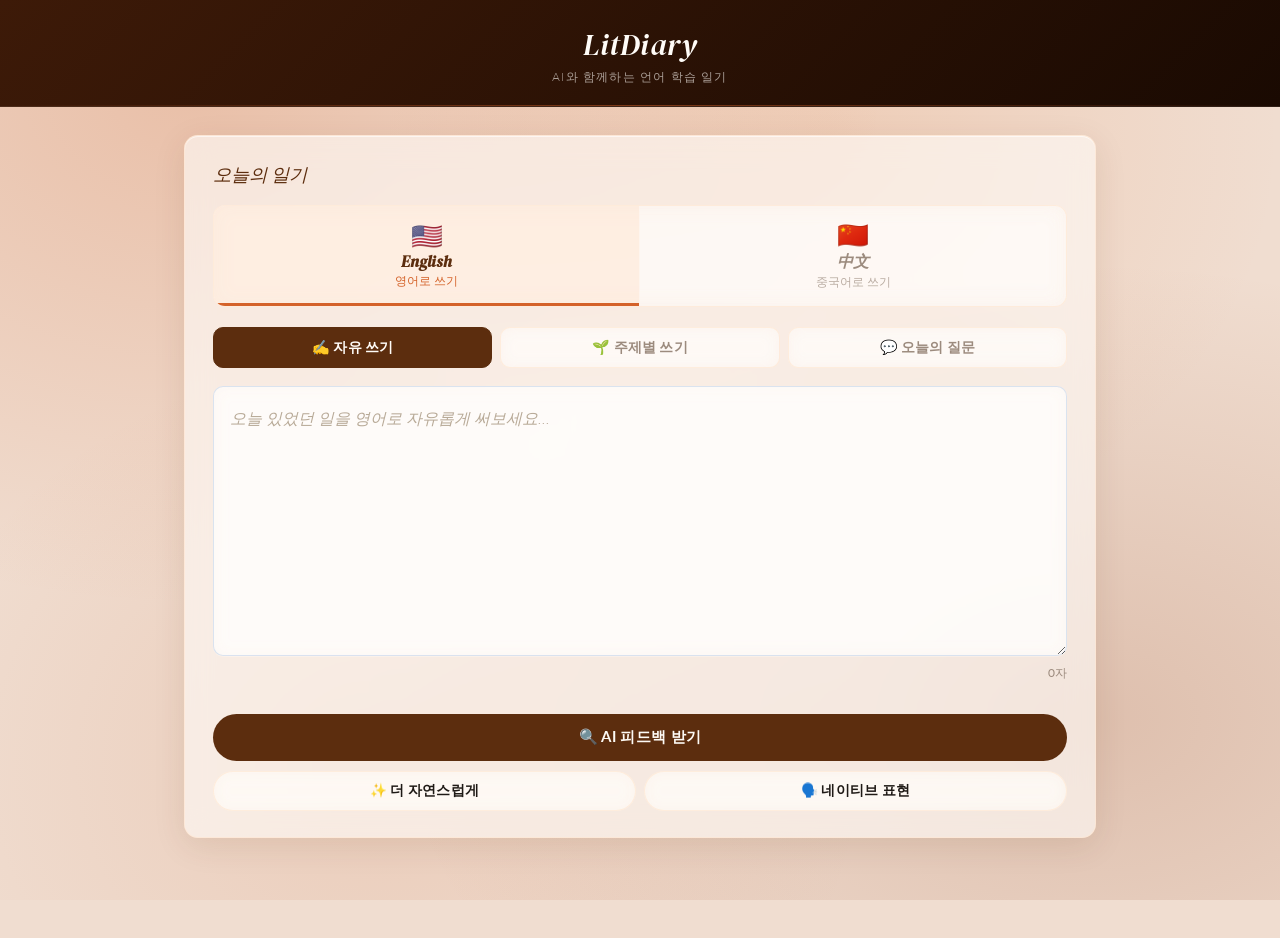
==== commit 82be6680: "오늘의 질문 모드 + 표현 추천 기능 추가 - 💬 오늘의 질문 모드: 쉬움/중간/어려움 난이도 카드 선택 → 당일 질문 표시 - ✨ 더 자연스럽게 / 🗣️ 네이티브 표현 버튼으로 " ====
--- a/templates/index.html
+++ b/templates/index.html
@@ -45,6 +45,33 @@
         <div class="mode-switcher">
           <button class="mode-btn active" data-mode="free">✍️ 자유 쓰기</button>
           <button class="mode-btn" data-mode="beginner">🌱 주제별 쓰기</button>
+          <button class="mode-btn" data-mode="question">💬 오늘의 질문</button>
+        </div>
+
+        <!-- 질문 선택 모드 -->
+        <div id="question-section" class="hidden">
+          <p class="topic-guide">난이도를 선택하세요</p>
+          <div class="difficulty-cards">
+            <button class="difficulty-card" data-level="easy">
+              <span class="diff-icon">🟢</span>
+              <span class="diff-label">쉬움</span>
+              <span class="diff-question" id="q-easy"></span>
+            </button>
+            <button class="difficulty-card" data-level="medium">
+              <span class="diff-icon">🟡</span>
+              <span class="diff-label">중간</span>
+              <span class="diff-question" id="q-medium"></span>
+            </button>
+            <button class="difficulty-card" data-level="hard">
+              <span class="diff-icon">🔴</span>
+              <span class="diff-label">어려움</span>
+              <span class="diff-question" id="q-hard"></span>
+            </button>
+          </div>
+          <div id="selected-question" class="selected-question hidden">
+            <span class="sq-icon"></span>
+            <p class="sq-text"></p>
+          </div>
         </div>
 
         <!-- 초보 모드: 주제 선택 + 힌트 -->
@@ -67,10 +94,19 @@
 
         <div class="char-count"><span id="char-count">0</span>자</div>
 
-        <button id="analyze-btn" class="btn btn-primary">
-          <span class="btn-text">🔍 AI 피드백 받기</span>
-          <span class="btn-loading hidden">분석 중...</span>
-        </button>
+        <div class="action-row">
+          <button id="analyze-btn" class="btn btn-primary">
+            <span class="btn-text">🔍 AI 피드백 받기</span>
+            <span class="btn-loading hidden">분석 중...</span>
+          </button>
+          <div class="expr-btns">
+            <button id="natural-btn" class="btn btn-expr">✨ 더 자연스럽게</button>
+            <button id="native-btn" class="btn btn-expr">🗣️ 네이티브 표현</button>
+          </div>
+        </div>
+
+        <!-- 표현 추천 결과 -->
+        <div id="expr-result" class="expr-result hidden"></div>
       </div>
 
       <!-- 피드백 영역 (분석 후 표시) -->
--- a/static/style.css
+++ b/static/style.css
@@ -4,34 +4,34 @@
 *, *::before, *::after { box-sizing: border-box; margin: 0; padding: 0; }
 
 :root {
-  --green-dk:   #1B2F5E;
-  --green-md:   #2D52A0;
-  --green-lt:   #7A9CC5;
-  --green-pale: #D6E4F7;
-  --cream:      #E8F0FF;
-  --warm-white: #F5F8FF;
-  --sand:       #DDE8F5;
-  --brown:      #4A6080;
-  --brown-lt:   #8AAAC8;
-  --text:       #1A2240;
-  --muted:      #6672A0;
-  --border:     rgba(194,212,236,.70);
-  --terracotta: #C17A5A;
+  --green-dk:   #5C2D0E;
+  --green-md:   #D4622A;
+  --green-lt:   #E8915A;
+  --green-pale: #FDE8D8;
+  --cream:      #FAF4EE;
+  --warm-white: #FFFCF8;
+  --sand:       #F2E8DE;
+  --brown:      #8C7B6E;
+  --brown-lt:   #C4A898;
+  --text:       #1F1A16;
+  --muted:      #9C8B7E;
+  --border:     rgba(200,175,155,.65);
+  --terracotta: #D4622A;
   --radius:     14px;
-  --shadow:     0 8px 32px rgba(27,47,94,.12), inset 0 1px 0 rgba(255,255,255,.60);
-  --glass-bg:   rgba(255,255,255,.60);
+  --shadow:     0 8px 32px rgba(92,45,14,.10), inset 0 1px 0 rgba(255,255,255,.60);
+  --glass-bg:   rgba(255,252,248,.62);
   --glass-blur: blur(14px);
-  --glass-border: 1px solid rgba(255,255,255,.55);
+  --glass-border: 1px solid rgba(255,230,210,.65);
 }
 
 body {
   font-family: 'Lato', 'Helvetica Neue', sans-serif;
-  background: #D6E4FA;
+  background: #F0DDD0;
   background-image:
-    radial-gradient(ellipse at 15% 10%, rgba(43,82,161,.28) 0%, transparent 45%),
-    radial-gradient(ellipse at 85% 80%, rgba(27,47,94,.22) 0%, transparent 45%),
-    radial-gradient(ellipse at 65% 15%, rgba(122,156,197,.20) 0%, transparent 38%),
-    radial-gradient(ellipse at 30% 85%, rgba(60,110,200,.16) 0%, transparent 38%);
+    radial-gradient(ellipse at 15% 10%, rgba(212,98,42,.24) 0%, transparent 45%),
+    radial-gradient(ellipse at 85% 80%, rgba(140,55,15,.18) 0%, transparent 45%),
+    radial-gradient(ellipse at 65% 15%, rgba(232,145,90,.20) 0%, transparent 38%),
+    radial-gradient(ellipse at 30% 85%, rgba(200,100,50,.14) 0%, transparent 38%);
   background-attachment: fixed;
   color: var(--text);
   min-height: 100vh;
@@ -41,7 +41,7 @@
 
 /* ── 헤더 ─────────────────────────────────────── */
 .header {
-  background: linear-gradient(135deg, #1B2F5E 0%, #0F2044 100%);
+  background: linear-gradient(135deg, #3D1A08 0%, #1A0A02 100%);
   color: var(--warm-white);
   padding: 24px 0 20px;
   text-align: center;
@@ -54,7 +54,7 @@
   position: absolute;
   bottom: 0; left: 0; right: 0;
   height: 1px;
-  background: linear-gradient(90deg, transparent, rgba(122,156,197,.4), transparent);
+  background: linear-gradient(90deg, transparent, rgba(212,98,42,.50), transparent);
 }
 
 .logo { display: flex; align-items: center; justify-content: center; gap: 10px; }
@@ -153,7 +153,7 @@
   transition: color .2s;
 }
 .lang-btn.active {
-  background: rgba(214,228,247,.65);
+  background: rgba(253,232,216,.65);
   color: var(--green-dk);
 }
 .lang-btn.active .lang-label { color: var(--green-dk); }
@@ -197,6 +197,72 @@
   border-color: var(--green-dk);
 }
 
+/* ── 질문 선택 모드 ───────────────────────────── */
+.difficulty-cards {
+  display: grid;
+  grid-template-columns: repeat(3, 1fr);
+  gap: 8px;
+  margin-bottom: 14px;
+}
+@media (max-width: 480px) { .difficulty-cards { grid-template-columns: 1fr; } }
+.difficulty-card {
+  display: flex;
+  flex-direction: column;
+  align-items: center;
+  gap: 6px;
+  padding: 16px 12px;
+  border: var(--glass-border);
+  border-radius: 12px;
+  background: rgba(255,252,248,.35);
+  backdrop-filter: blur(8px);
+  -webkit-backdrop-filter: blur(8px);
+  cursor: pointer;
+  transition: all .2s;
+  text-align: center;
+  font-family: 'Lato', sans-serif;
+}
+.difficulty-card:hover { background: rgba(255,252,248,.55); }
+.difficulty-card.active {
+  background: rgba(253,232,216,.65);
+  border-color: rgba(212,98,42,.45);
+}
+.diff-icon { font-size: 1.5rem; line-height: 1; }
+.diff-label {
+  font-size: 0.78rem;
+  font-weight: 700;
+  color: var(--text);
+  letter-spacing: 0.3px;
+}
+.diff-question {
+  font-size: 0.75rem;
+  color: var(--muted);
+  line-height: 1.45;
+  word-break: keep-all;
+}
+.difficulty-card.active .diff-label { color: var(--green-dk); }
+.difficulty-card.active .diff-question { color: var(--brown); }
+
+.selected-question {
+  display: flex;
+  align-items: flex-start;
+  gap: 12px;
+  padding: 16px 18px;
+  background: rgba(253,232,216,.50);
+  backdrop-filter: blur(8px);
+  -webkit-backdrop-filter: blur(8px);
+  border: 1px solid rgba(212,98,42,.30);
+  border-radius: 12px;
+  margin-bottom: 14px;
+}
+.sq-icon { font-size: 1.2rem; flex-shrink: 0; margin-top: 2px; }
+.sq-text {
+  font-family: 'DM Serif Display', Georgia, serif;
+  font-size: 1rem;
+  font-style: italic;
+  color: var(--text);
+  line-height: 1.6;
+}
+
 /* ── 주제 선택 (초보 모드) ───────────────────── */
 .topic-guide {
   font-size: 0.82rem;
@@ -229,8 +295,8 @@
 }
 .topic-card:hover { background: rgba(255,255,255,.55); border-color: rgba(255,255,255,.70); }
 .topic-card.active {
-  background: rgba(214,228,247,.65);
-  border-color: rgba(122,156,197,.60);
+  background: rgba(253,232,216,.65);
+  border-color: rgba(212,98,42,.45);
 }
 .topic-emoji { font-size: 1.4rem; line-height: 1; }
 .topic-name {
@@ -260,7 +326,7 @@
 .hint-chip {
   padding: 5px 13px;
   background: rgba(255,255,255,.55);
-  border: 1px solid rgba(122,156,197,.50);
+  border: 1px solid rgba(212,98,42,.40);
   border-radius: 20px;
   font-size: 0.85rem;
   font-weight: 700;
@@ -309,7 +375,7 @@
 .diary-textarea:focus {
   outline: none;
   border-color: var(--green-md);
-  box-shadow: 0 0 0 3px rgba(43,82,161,.10);
+  box-shadow: 0 0 0 3px rgba(212,98,42,.12);
 }
 .char-count { text-align: right; font-size: 0.78rem; color: var(--muted); margin-top: 6px; }
 
@@ -338,7 +404,7 @@
 .btn-primary:hover {
   background: var(--green-md);
   transform: translateY(-1px);
-  box-shadow: 0 6px 16px rgba(27,47,94,.25);
+  box-shadow: 0 6px 16px rgba(92,45,14,.25);
 }
 .btn-primary:disabled { opacity: .55; cursor: not-allowed; transform: none; }
 
@@ -357,9 +423,56 @@
 }
 .btn-save:hover { background: #A86848; transform: translateY(-1px); }
 
+/* ── 표현 추천 버튼 ───────────────────────────── */
+.action-row { display: flex; flex-direction: column; gap: 10px; margin-top: 16px; }
+.expr-btns { display: grid; grid-template-columns: 1fr 1fr; gap: 8px; }
+.btn-expr {
+  width: auto; margin-top: 0;
+  padding: 10px 16px;
+  border-radius: 20px;
+  background: rgba(255,252,248,.45);
+  backdrop-filter: blur(8px);
+  -webkit-backdrop-filter: blur(8px);
+  border: var(--glass-border);
+  color: var(--text);
+  font-size: 0.85rem;
+  font-weight: 700;
+  cursor: pointer;
+  transition: all .2s;
+  font-family: 'Lato', sans-serif;
+}
+.btn-expr:hover { background: rgba(253,232,216,.65); border-color: rgba(212,98,42,.40); }
+.btn-expr:disabled { opacity: .45; cursor: not-allowed; }
+
+.expr-result {
+  margin-top: 12px;
+  padding: 16px 18px;
+  background: rgba(253,232,216,.40);
+  backdrop-filter: blur(10px);
+  -webkit-backdrop-filter: blur(10px);
+  border: 1px solid rgba(212,98,42,.25);
+  border-radius: 12px;
+}
+.expr-result-title {
+  font-size: 0.75rem;
+  font-weight: 700;
+  color: var(--green-md);
+  text-transform: uppercase;
+  letter-spacing: 0.8px;
+  margin-bottom: 10px;
+}
+.expr-item {
+  padding: 10px 0;
+  border-bottom: 1px solid rgba(212,98,42,.12);
+}
+.expr-item:last-child { border-bottom: none; padding-bottom: 0; }
+.expr-original { font-size: 0.85rem; color: var(--muted); text-decoration: line-through; margin-bottom: 4px; }
+.expr-suggested { font-size: 0.95rem; color: var(--text); font-weight: 700; margin-bottom: 3px; }
+.expr-reason { font-size: 0.80rem; color: var(--muted); line-height: 1.5; }
+
 /* ── 점수 카드 ────────────────────────────────── */
 .score-card {
-  background: rgba(214,228,247,.50);
+  background: rgba(253,232,216,.55);
   backdrop-filter: blur(16px);
   -webkit-backdrop-filter: blur(16px);
 }
@@ -368,14 +481,14 @@
   width: 90px; height: 90px;
   border-radius: 50%;
   background: var(--green-dk);
-  background-image: linear-gradient(135deg, #2D52A0, #0F2044);
-  color: #F5F8FF;
+  background-image: linear-gradient(135deg, #D4622A, #5C2D0E);
+  color: #FFFCF8;
   display: flex;
   flex-direction: column;
   align-items: center;
   justify-content: center;
   flex-shrink: 0;
-  box-shadow: 0 4px 16px rgba(27,47,94,.30);
+  box-shadow: 0 4px 16px rgba(92,45,14,.30);
 }
 .score-circle span { font-family: 'DM Serif Display', Georgia, serif; font-size: 2rem; line-height: 1; }
 .score-circle small { font-size: 0.68rem; opacity: .75; }
@@ -392,7 +505,7 @@
   text-transform: uppercase;
   letter-spacing: 0.8px;
 }
-.badge-beginner     { background: var(--green-pale); color: var(--green-dk); }
+.badge-beginner     { background: #FDE8D8; color: #5C2D0E; }
 .badge-intermediate { background: #F5E8D0; color: #7C4A10; }
 .badge-advanced     { background: #E8E0F0; color: #4A2878; }
 
@@ -467,7 +580,7 @@
   background: var(--cream);
 }
 .quiz-input:focus { outline: none; border-color: var(--green-md); }
-.quiz-input.correct { border-color: var(--green-md); background: #EDF4E8; }
+.quiz-input.correct { border-color: var(--green-md); background: #FDE8D8; }
 .quiz-input.wrong   { border-color: #C17A7A; background: #FAF2F2; }
 .quiz-hint { font-size: 0.78rem; color: var(--muted); margin-top: 6px; }
 .quiz-result { font-size: 0.85rem; margin-top: 6px; font-weight: 700; display: none; }
@@ -488,7 +601,7 @@
   border: var(--glass-border);
   transition: box-shadow .2s, transform .2s;
 }
-.vocab-item:hover { box-shadow: 0 6px 18px rgba(27,47,94,.12); transform: translateY(-2px); }
+.vocab-item:hover { box-shadow: 0 6px 18px rgba(92,45,14,.12); transform: translateY(-2px); }
 .vocab-word { font-family: 'DM Serif Display', Georgia, serif; font-size: 1.15rem; font-style: italic; color: var(--green-dk); }
 .vocab-meaning { font-size: 0.83rem; color: var(--muted); margin-top: 3px; }
 .vocab-example { font-size: 0.86rem; color: var(--text); margin-top: 10px; line-height: 1.6; font-style: italic; }
@@ -515,7 +628,7 @@
   cursor: pointer;
   transition: all .2s;
 }
-.history-item:hover { border-color: var(--green-lt); box-shadow: 0 3px 12px rgba(27,47,94,.10); }
+.history-item:hover { border-color: var(--green-lt); box-shadow: 0 3px 12px rgba(92,45,14,.10); }
 .history-top { display: flex; justify-content: space-between; align-items: center; margin-bottom: 6px; }
 .history-date { font-size: 0.78rem; color: var(--muted); }
 .history-lang {
@@ -528,20 +641,20 @@
 /* ── 모달 ─────────────────────────────────────── */
 .modal-overlay {
   position: fixed; inset: 0;
-  background: rgba(10,18,44,.30);
+  background: rgba(30,12,4,.28);
   backdrop-filter: blur(6px);
   -webkit-backdrop-filter: blur(6px);
   display: flex; align-items: center; justify-content: center;
   z-index: 100; padding: 16px;
 }
 .modal {
-  background: rgba(245,248,255,.82);
+  background: rgba(255,250,245,.85);
   backdrop-filter: blur(24px);
   -webkit-backdrop-filter: blur(24px);
   border-radius: var(--radius);
   width: 100%; max-width: 600px; max-height: 85vh;
   overflow-y: auto; padding: 28px 30px;
-  box-shadow: 0 24px 60px rgba(10,18,44,.20), inset 0 1px 0 rgba(255,255,255,.70);
+  box-shadow: 0 24px 60px rgba(30,12,4,.16), inset 0 1px 0 rgba(255,255,255,.70);
   border: var(--glass-border);
 }
 .modal-header { display: flex; justify-content: space-between; align-items: center; margin-bottom: 18px; }
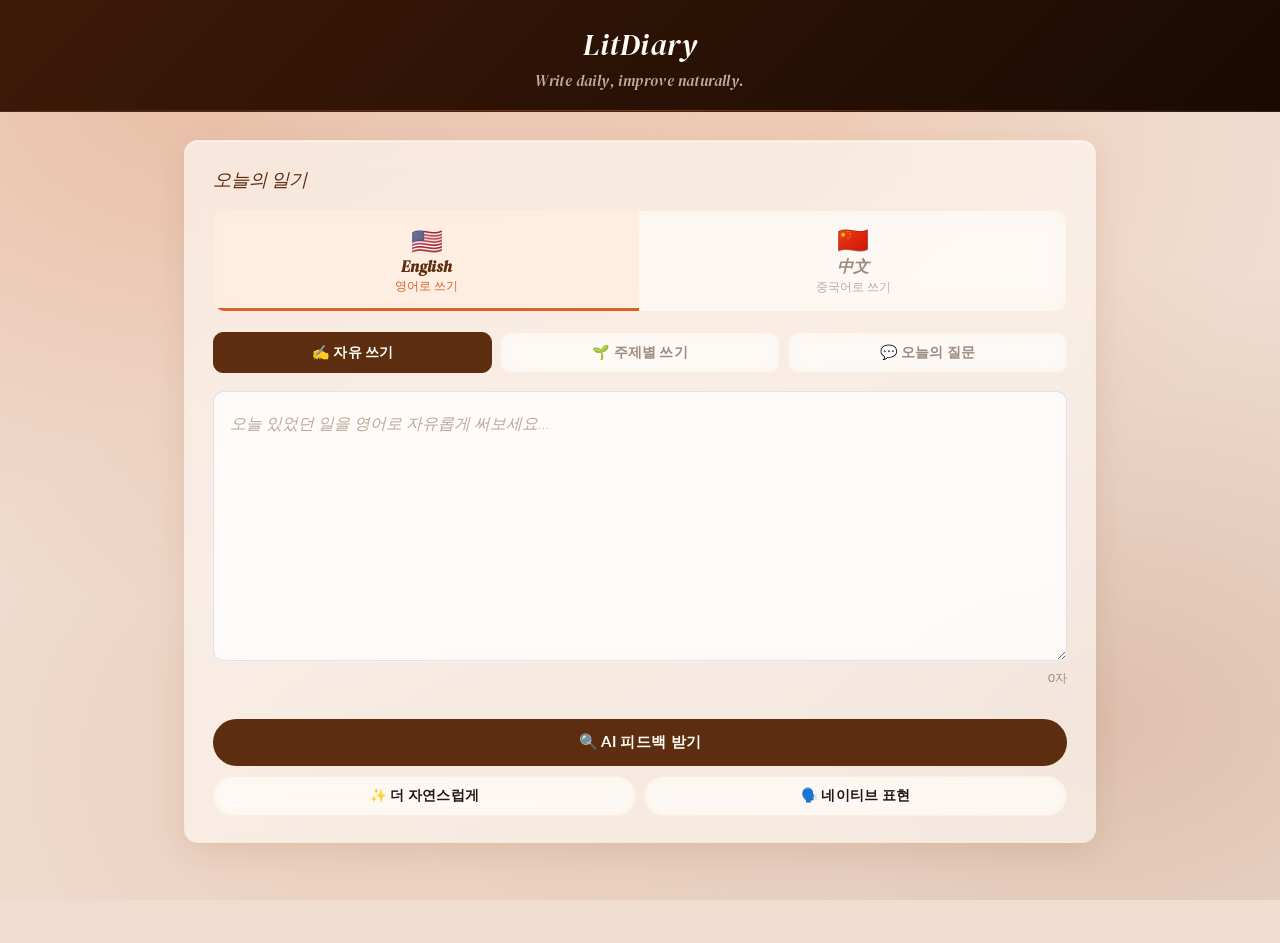
==== commit 62f5942a: "4단계 상태 디자인 + 헤더 브랜드 강화 - ① idle: 기본 placeholder 상태 - ② writing: textarea 입력 시 border 강조 + 글자수 색상 변경 " ====
--- a/templates/index.html
+++ b/templates/index.html
@@ -14,7 +14,7 @@
       <div class="logo">
         <span class="logo-text">LitDiary</span>
       </div>
-      <p class="logo-sub">AI와 함께하는 언어 학습 일기</p>
+      <p class="logo-tagline">Write daily, improve naturally.</p>
     </div>
   </header>
 
@@ -23,9 +23,17 @@
     <section>
 
       <!-- 입력 카드 -->
-      <div class="card write-card">
+      <div class="card write-card" id="write-card" data-state="idle">
         <div class="card-header">
           <h2>오늘의 일기</h2>
+        </div>
+
+        <!-- 첨삭 중 오버레이 -->
+        <div class="analyzing-overlay" id="analyzing-overlay">
+          <div class="analyzing-inner">
+            <div class="analyzing-dots"><span></span><span></span><span></span></div>
+            <p class="analyzing-text">AI가 첨삭 중이에요...</p>
+          </div>
         </div>
 
         <div class="lang-switcher">
--- a/static/style.css
+++ b/static/style.css
@@ -66,13 +66,14 @@
   color: var(--warm-white);
 }
 .header-inner { position: relative; z-index: 1; }
-.logo-sub {
-  font-size: 0.78rem;
-  font-weight: 300;
-  opacity: .60;
-  margin-top: 4px;
-  letter-spacing: 1.2px;
-  text-transform: uppercase;
+.logo-tagline {
+  font-family: 'DM Serif Display', Georgia, serif;
+  font-size: 0.93rem;
+  font-style: italic;
+  opacity: .72;
+  margin-top: 6px;
+  letter-spacing: 0.4px;
+  color: var(--green-pale);
 }
 
 /* ── 메인 레이아웃 ────────────────────────────── */
@@ -354,6 +355,99 @@
   text-align: right;
 }
 
+/* ── write-card 상태 디자인 ──────────────────── */
+.write-card {
+  position: relative;
+  transition: border-color .35s, box-shadow .35s;
+}
+
+/* ② 작성 중 */
+.write-card[data-state="writing"] {
+  border-color: rgba(212,98,42,.42);
+  box-shadow: 0 0 0 4px rgba(212,98,42,.07), var(--shadow);
+}
+.write-card[data-state="writing"] .char-count {
+  color: var(--green-md);
+  font-weight: 700;
+}
+
+/* ③ 첨삭 중 */
+.write-card[data-state="analyzing"] {
+  border-color: rgba(212,98,42,.60);
+  animation: pulse-card 1.8s ease-in-out infinite;
+}
+@keyframes pulse-card {
+  0%,100% { box-shadow: 0 0 0 4px rgba(212,98,42,.07), var(--shadow); }
+  50%     { box-shadow: 0 0 0 8px rgba(212,98,42,.16), var(--shadow); }
+}
+
+/* ④ 결과 완료 */
+.write-card[data-state="done"] {
+  border-color: rgba(80,160,80,.45);
+  box-shadow: 0 0 0 4px rgba(80,160,80,.08), var(--shadow);
+}
+
+/* ── 첨삭 오버레이 ───────────────────────────── */
+.analyzing-overlay {
+  position: absolute;
+  inset: 0;
+  border-radius: var(--radius);
+  background: rgba(255,252,248,.85);
+  backdrop-filter: blur(8px);
+  -webkit-backdrop-filter: blur(8px);
+  display: flex;
+  align-items: center;
+  justify-content: center;
+  z-index: 10;
+  opacity: 0;
+  pointer-events: none;
+  transition: opacity .3s;
+}
+.analyzing-overlay.visible {
+  opacity: 1;
+  pointer-events: auto;
+}
+.analyzing-inner {
+  display: flex;
+  flex-direction: column;
+  align-items: center;
+  gap: 18px;
+}
+.analyzing-text {
+  font-family: 'DM Serif Display', Georgia, serif;
+  font-size: 1.15rem;
+  font-style: italic;
+  color: var(--green-dk);
+  letter-spacing: 0.3px;
+}
+.analyzing-dots { display: flex; gap: 9px; }
+.analyzing-dots span {
+  width: 11px; height: 11px;
+  border-radius: 50%;
+  background: var(--green-md);
+  animation: bounce-dot 1.2s ease-in-out infinite;
+}
+.analyzing-dots span:nth-child(2) { animation-delay: .22s; }
+.analyzing-dots span:nth-child(3) { animation-delay: .44s; }
+@keyframes bounce-dot {
+  0%,100% { transform: translateY(0); opacity: .45; }
+  50%     { transform: translateY(-9px); opacity: 1; }
+}
+
+/* ── 피드백 섹션 등장 애니메이션 ─────────────── */
+#feedback-section:not(.hidden) > .card {
+  animation: card-in .4s ease-out both;
+}
+#feedback-section:not(.hidden) > .card:nth-child(1) { animation-delay: .05s; }
+#feedback-section:not(.hidden) > .card:nth-child(2) { animation-delay: .12s; }
+#feedback-section:not(.hidden) > .card:nth-child(3) { animation-delay: .19s; }
+#feedback-section:not(.hidden) > .card:nth-child(4) { animation-delay: .26s; }
+#feedback-section:not(.hidden) > .card:nth-child(5) { animation-delay: .33s; }
+@keyframes card-in {
+  from { opacity: 0; transform: translateY(18px); }
+  to   { opacity: 1; transform: translateY(0); }
+}
+
 /* ── 텍스트에리어 ─────────────────────────────── */
 .diary-textarea {
   width: 100%;
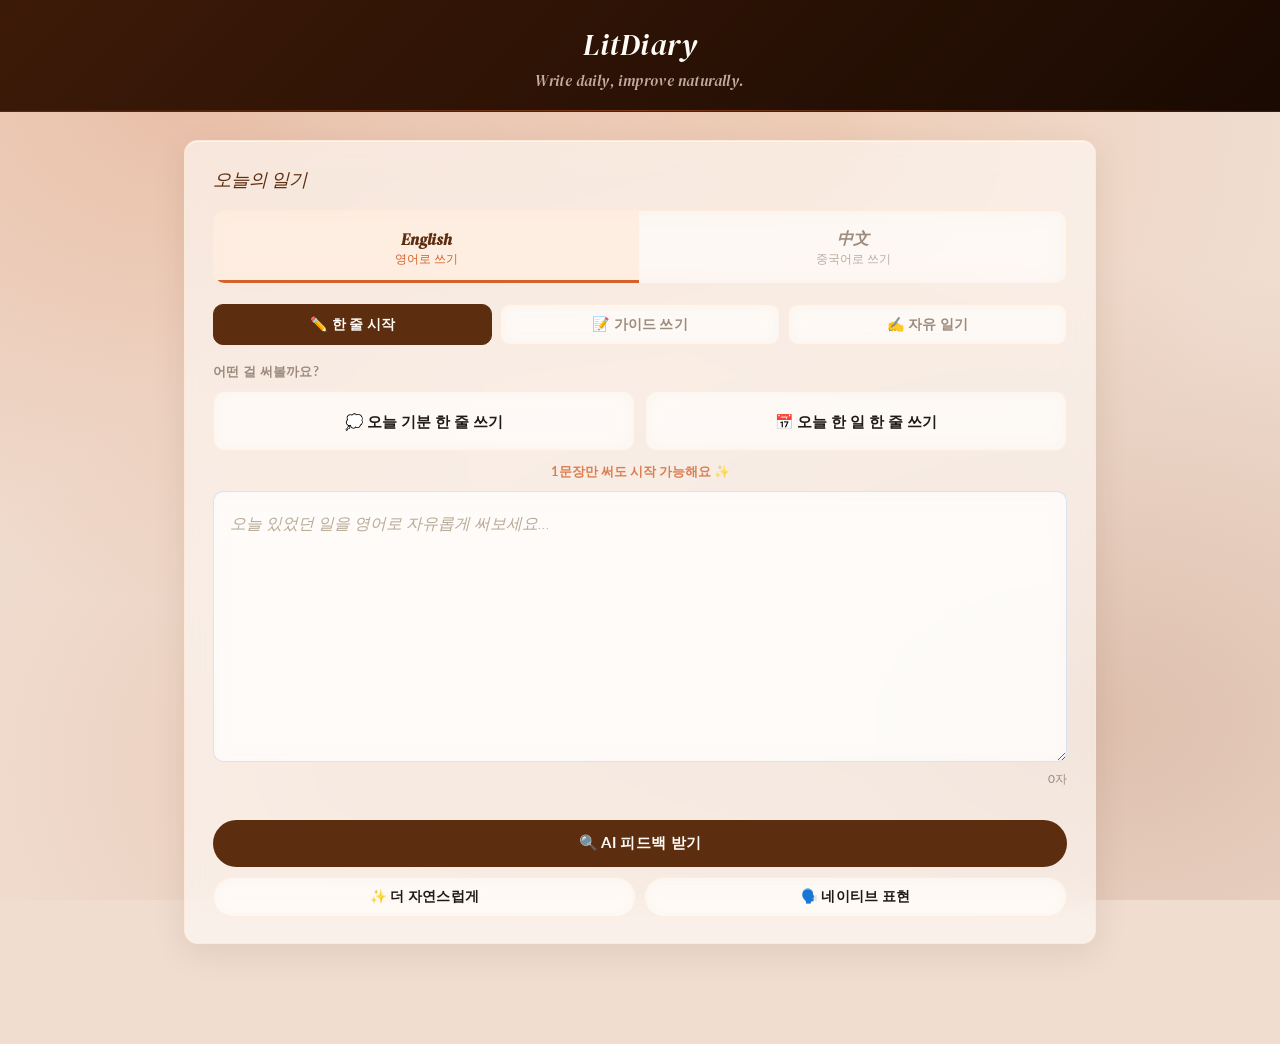
==== commit 179b9b6b: "3분할 모드 재구성 + 언어 선택 UI 정리 - 모드를 한 줄 시작 / 가이드 쓰기 / 자유 일기로 재구성 - 가이드 쓰기: 주제별 쓰기 + 오늘의 질문 통합, 난이도별 문장 수 " ====
--- a/templates/index.html
+++ b/templates/index.html
@@ -38,12 +38,10 @@
 
         <div class="lang-switcher">
           <button class="lang-btn active" data-lang="english">
-            <span class="lang-flag">🇺🇸</span>
             <span class="lang-label">English</span>
             <span class="lang-sub">영어로 쓰기</span>
           </button>
           <button class="lang-btn" data-lang="chinese">
-            <span class="lang-flag">🇨🇳</span>
             <span class="lang-label">中文</span>
             <span class="lang-sub">중국어로 쓰기</span>
           </button>
@@ -51,46 +49,54 @@
 
         <!-- 모드 선택 -->
         <div class="mode-switcher">
-          <button class="mode-btn active" data-mode="free">✍️ 자유 쓰기</button>
-          <button class="mode-btn" data-mode="beginner">🌱 주제별 쓰기</button>
-          <button class="mode-btn" data-mode="question">💬 오늘의 질문</button>
+          <button class="mode-btn active" data-mode="oneline">✏️ 한 줄 시작</button>
+          <button class="mode-btn" data-mode="guided">📝 가이드 쓰기</button>
+          <button class="mode-btn" data-mode="free">✍️ 자유 일기</button>
         </div>
 
-        <!-- 질문 선택 모드 -->
-        <div id="question-section" class="hidden">
+        <!-- 한 줄 시작 모드 -->
+        <div id="oneline-section">
+          <p class="topic-guide">어떤 걸 써볼까요?</p>
+          <div class="oneline-prompts">
+            <button class="oneline-prompt-btn" data-prompt="feeling">💭 오늘 기분 한 줄 쓰기</button>
+            <button class="oneline-prompt-btn" data-prompt="event">📅 오늘 한 일 한 줄 쓰기</button>
+          </div>
+          <p class="oneline-guide">1문장만 써도 시작 가능해요 ✨</p>
+        </div>
+
+        <!-- 가이드 쓰기 모드 -->
+        <div id="guided-section" class="hidden">
           <p class="topic-guide">난이도를 선택하세요</p>
           <div class="difficulty-cards">
             <button class="difficulty-card" data-level="easy">
               <span class="diff-icon">🟢</span>
               <span class="diff-label">쉬움</span>
-              <span class="diff-question" id="q-easy"></span>
+              <span class="diff-sent">1~2문장</span>
             </button>
             <button class="difficulty-card" data-level="medium">
               <span class="diff-icon">🟡</span>
               <span class="diff-label">중간</span>
-              <span class="diff-question" id="q-medium"></span>
+              <span class="diff-sent">2~3문장</span>
             </button>
             <button class="difficulty-card" data-level="hard">
               <span class="diff-icon">🔴</span>
               <span class="diff-label">어려움</span>
-              <span class="diff-question" id="q-hard"></span>
+              <span class="diff-sent">3~5문장</span>
             </button>
           </div>
-          <div id="selected-question" class="selected-question hidden">
-            <span class="sq-icon"></span>
-            <p class="sq-text"></p>
+          <div id="guided-detail" class="hidden">
+            <div id="guided-question-box" class="selected-question">
+              <span class="sq-icon"></span>
+              <p class="sq-text"></p>
+            </div>
+            <p class="topic-guide">주제를 골라보세요</p>
+            <div id="guided-topic-grid" class="topic-grid"></div>
+            <div id="guided-hint-section" class="hint-section hidden">
+              <p class="hint-label">💡 단어를 클릭하면 입력창에 추가돼요</p>
+              <div id="guided-hint-words" class="hint-words"></div>
+            </div>
+            <p id="guided-sentence-guide" class="sentence-guide"></p>
           </div>
-        </div>
-
-        <!-- 초보 모드: 주제 선택 + 힌트 -->
-        <div id="beginner-section" class="hidden">
-          <p class="topic-guide">주제를 골라보세요</p>
-          <div id="topic-grid" class="topic-grid"></div>
-          <div id="hint-section" class="hint-section hidden">
-            <p class="hint-label">💡 단어를 클릭하면 입력창에 추가돼요</p>
-            <div id="hint-words" class="hint-words"></div>
-          </div>
-          <p class="sentence-guide">3문장 정도 써보세요 ✨</p>
         </div>
 
         <textarea
--- a/static/style.css
+++ b/static/style.css
@@ -138,7 +138,6 @@
   position: relative;
 }
 .lang-btn:last-child { border-right: none; }
-.lang-flag { font-size: 1.6rem; line-height: 1; }
 .lang-label {
   font-size: 1rem;
   font-weight: 700;
@@ -234,14 +233,14 @@
   color: var(--text);
   letter-spacing: 0.3px;
 }
-.diff-question {
+.diff-sent {
   font-size: 0.75rem;
   color: var(--muted);
   line-height: 1.45;
-  word-break: keep-all;
+  font-weight: 400;
 }
 .difficulty-card.active .diff-label { color: var(--green-dk); }
-.difficulty-card.active .diff-question { color: var(--brown); }
+.difficulty-card.active .diff-sent { color: var(--brown); }
 
 .selected-question {
   display: flex;
@@ -264,7 +263,53 @@
   line-height: 1.6;
 }
 
-/* ── 주제 선택 (초보 모드) ───────────────────── */
+/* ── 한 줄 시작 모드 ─────────────────────────── */
+.oneline-prompts {
+  display: grid;
+  grid-template-columns: 1fr 1fr;
+  gap: 10px;
+  margin-bottom: 12px;
+}
+@media (max-width: 480px) { .oneline-prompts { grid-template-columns: 1fr; } }
+
+.oneline-prompt-btn {
+  padding: 18px 16px;
+  border: var(--glass-border);
+  border-radius: 12px;
+  background: rgba(255,255,255,.35);
+  backdrop-filter: blur(8px);
+  -webkit-backdrop-filter: blur(8px);
+  font-family: 'Lato', sans-serif;
+  font-size: 0.92rem;
+  font-weight: 700;
+  color: var(--text);
+  cursor: pointer;
+  transition: all .2s;
+  text-align: center;
+  line-height: 1.5;
+}
+.oneline-prompt-btn:hover {
+  background: rgba(253,232,216,.55);
+  border-color: rgba(212,98,42,.40);
+  transform: translateY(-1px);
+}
+.oneline-prompt-btn.active {
+  background: rgba(253,232,216,.70);
+  border-color: rgba(212,98,42,.55);
+  color: var(--green-dk);
+  box-shadow: 0 4px 12px rgba(212,98,42,.15);
+}
+
+.oneline-guide {
+  font-size: 0.8rem;
+  color: var(--green-md);
+  font-weight: 700;
+  margin-bottom: 10px;
+  text-align: center;
+  opacity: .8;
+}
+
+/* ── 주제 선택 (가이드 모드) ───────────────────── */
 .topic-guide {
   font-size: 0.82rem;
   color: var(--muted);
@@ -353,6 +398,11 @@
   font-weight: 700;
   margin-bottom: 10px;
   text-align: right;
+}
+
+/* ── guided-detail 등장 ──────────────────────── */
+#guided-detail:not(.hidden) {
+  animation: card-in .3s ease-out both;
 }
 
 /* ── write-card 상태 디자인 ──────────────────── */
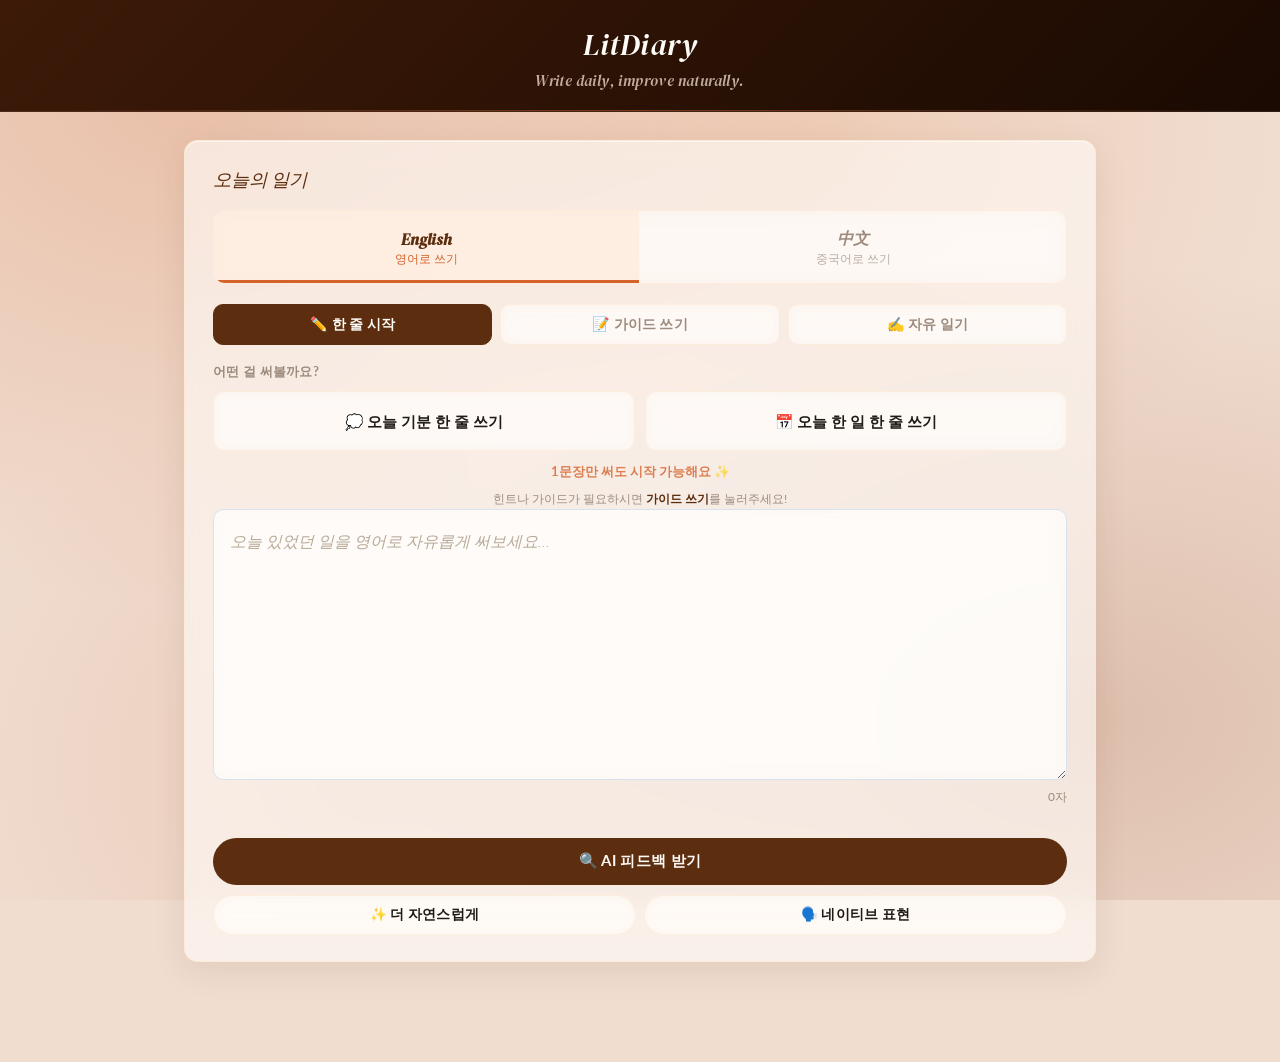
==== commit 3a82a4e4: "한 줄 시작 화면에 가이드 쓰기 안내 문구 추가 Co-Authored-By: Claude Sonnet 4.6 <noreply@anthropic.com>" ====
--- a/templates/index.html
+++ b/templates/index.html
@@ -62,6 +62,7 @@
             <button class="oneline-prompt-btn" data-prompt="event">📅 오늘 한 일 한 줄 쓰기</button>
           </div>
           <p class="oneline-guide">1문장만 써도 시작 가능해요 ✨</p>
+          <p class="oneline-tip">힌트나 가이드가 필요하시면 <strong>가이드 쓰기</strong>를 눌러주세요!</p>
         </div>
 
         <!-- 가이드 쓰기 모드 -->
--- a/static/style.css
+++ b/static/style.css
@@ -304,9 +304,19 @@
   font-size: 0.8rem;
   color: var(--green-md);
   font-weight: 700;
-  margin-bottom: 10px;
+  margin-bottom: 8px;
   text-align: center;
   opacity: .8;
+}
+.oneline-tip {
+  font-size: 0.78rem;
+  color: var(--muted);
+  text-align: center;
+  line-height: 1.6;
+}
+.oneline-tip strong {
+  color: var(--green-dk);
+  font-weight: 700;
 }
 
 /* ── 주제 선택 (가이드 모드) ───────────────────── */
